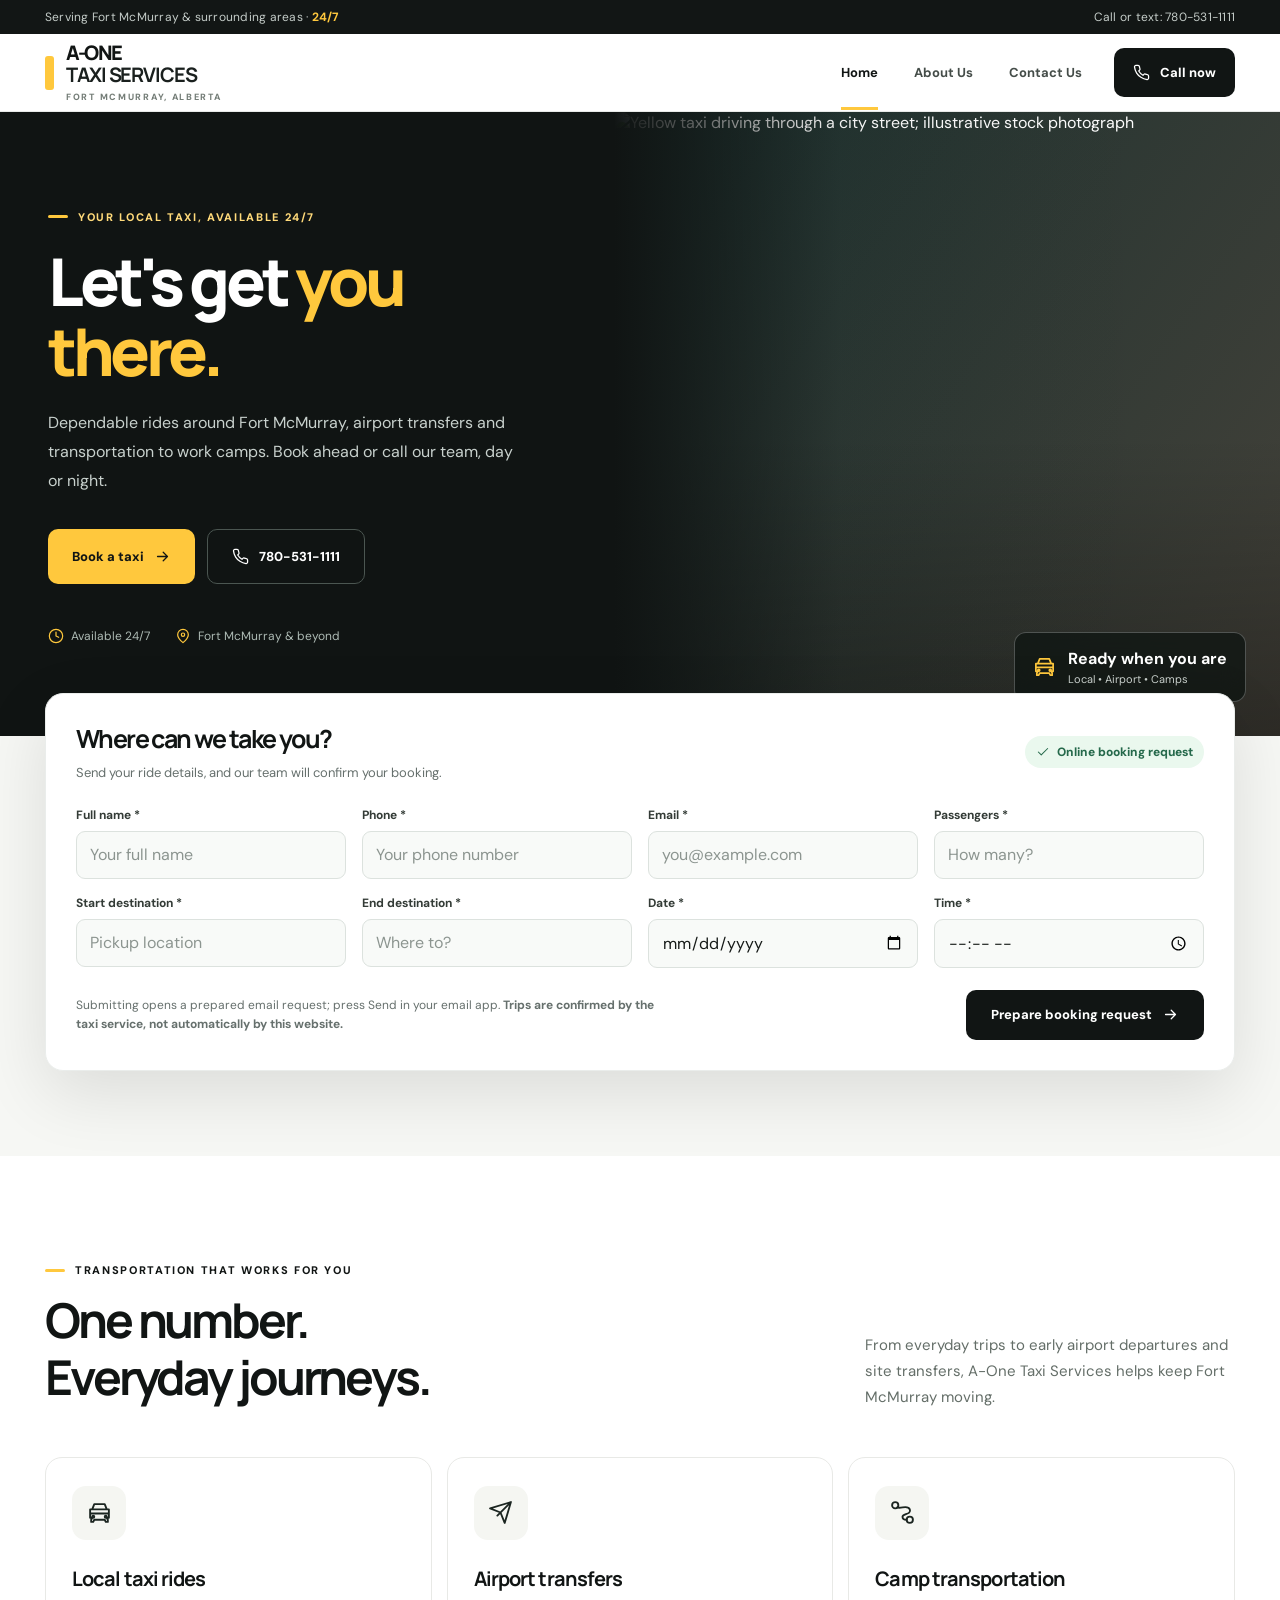
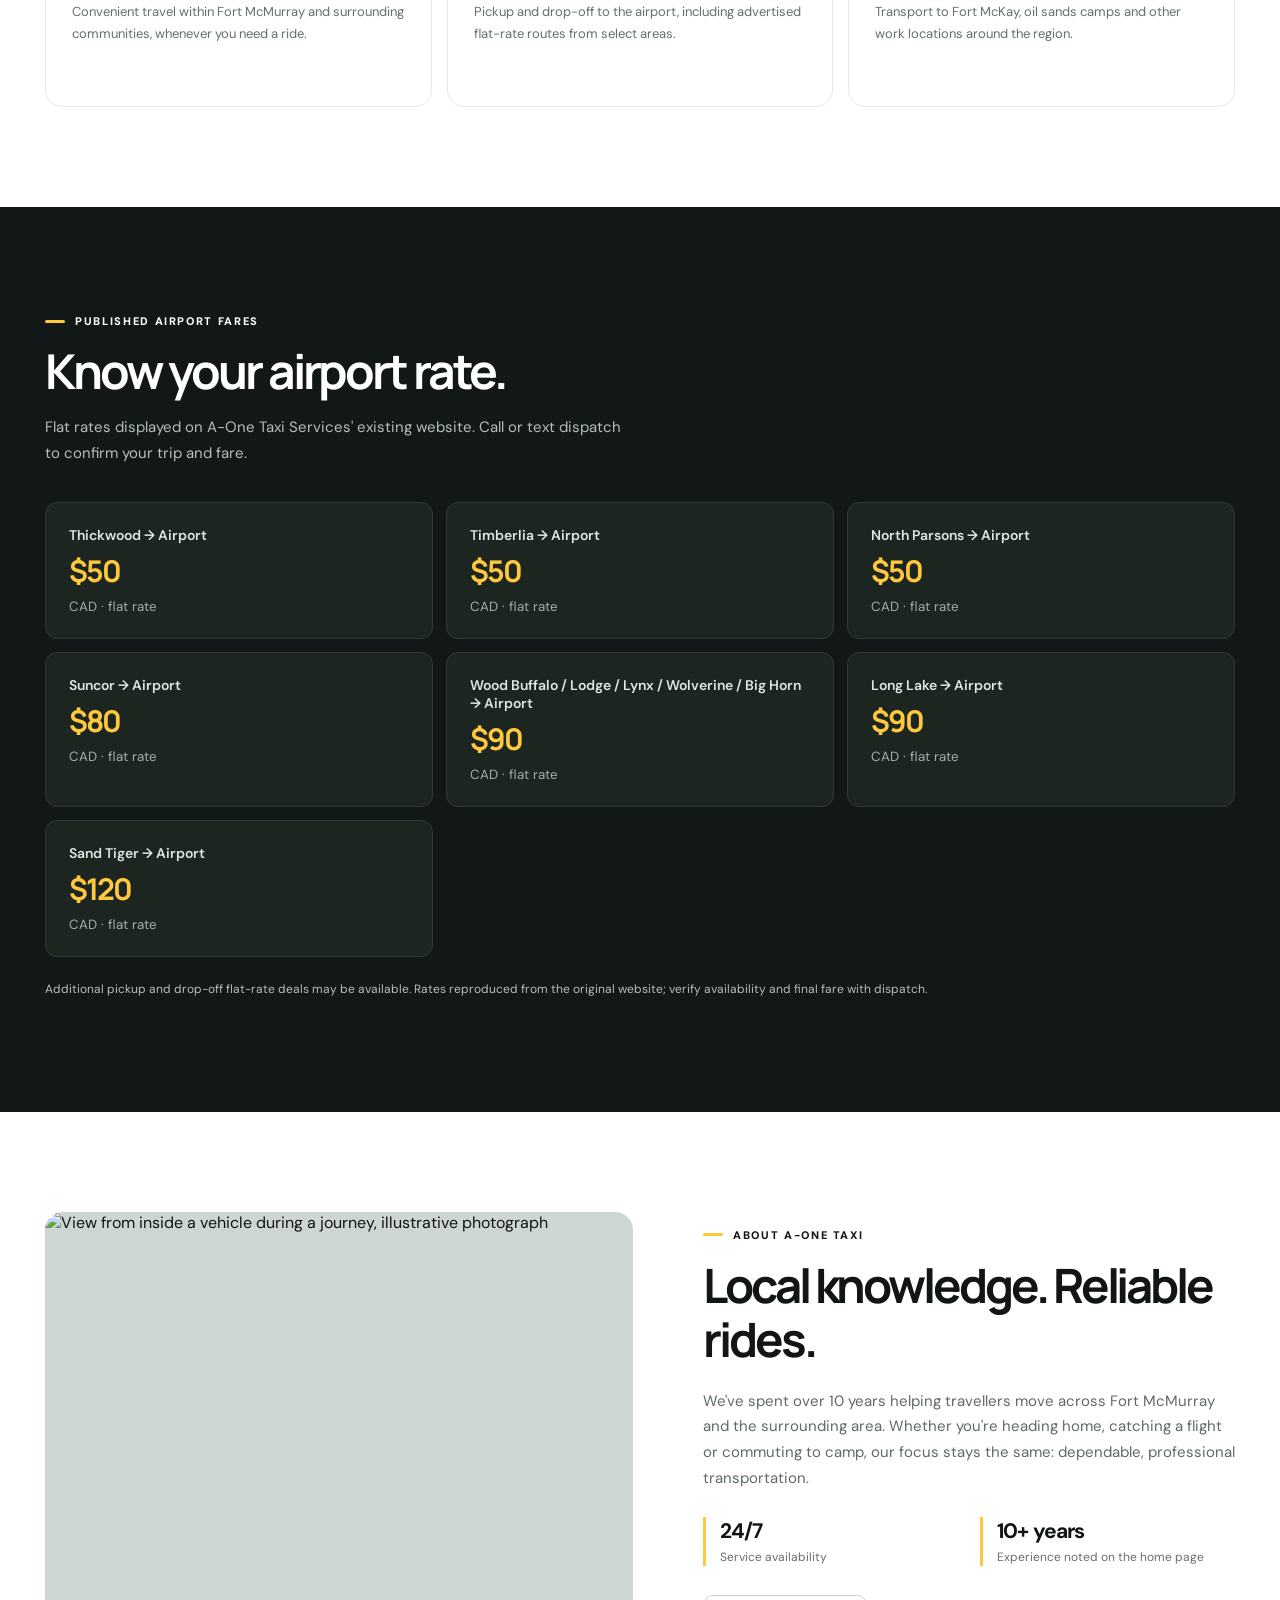
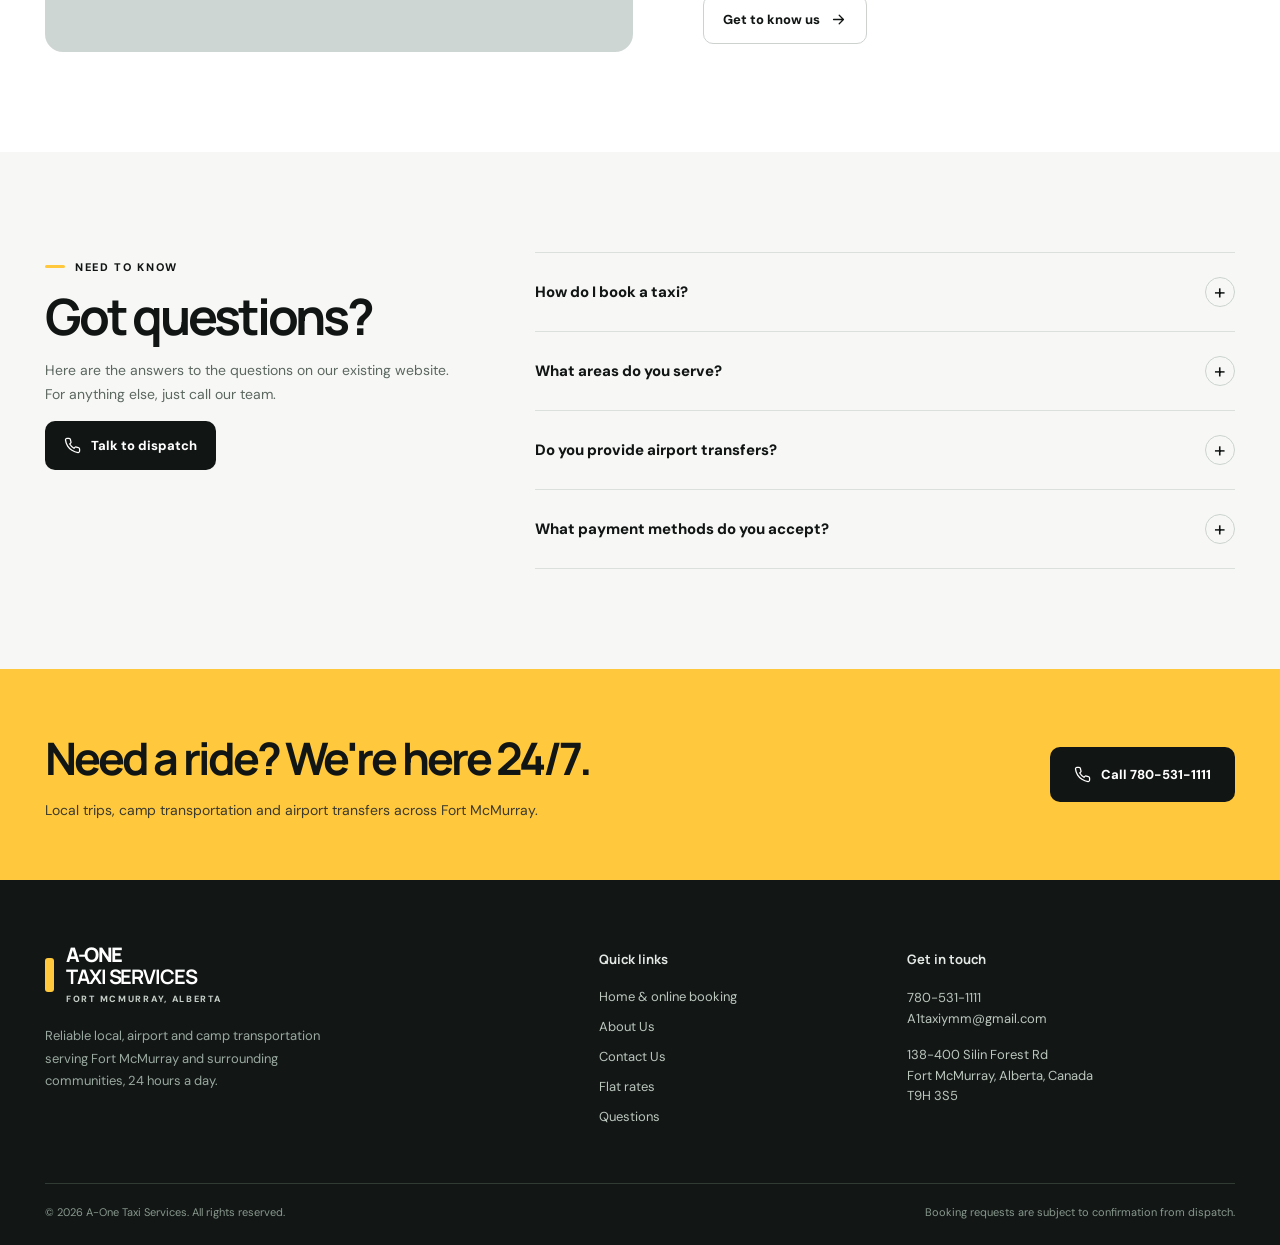
==== index.html @ a81688cd "Build modern A-One Taxi Services website" ====
<!doctype html><html lang="en-CA"><head><meta charset="utf-8"><meta name="viewport" content="width=device-width,initial-scale=1"><meta name="theme-color" content="#111514"><meta name="description" content="Book a taxi in Fort McMurray, Alberta. A-One Taxi Services offers 24/7 local rides, airport transfers and camp transportation. Call 780-531-1111."><meta name="robots" content="noindex,nofollow"><title>A-One Taxi Services | Fort McMurray Taxi &amp; Airport Transfers</title><link rel="canonical" href="https://aonetaxiservices.ca/"><link rel="preconnect" href="https://fonts.googleapis.com"><link rel="preconnect" href="https://fonts.gstatic.com" crossorigin><link rel="preconnect" href="https://images.unsplash.com"><link rel="stylesheet" href="/assets/app.css"><meta property="og:type" content="website"><meta property="og:site_name" content="A-One Taxi Services"><meta property="og:title" content="A-One Taxi Services | Fort McMurray Taxi &amp; Airport Transfers"><meta property="og:description" content="Book a taxi in Fort McMurray, Alberta. A-One Taxi Services offers 24/7 local rides, airport transfers and camp transportation. Call 780-531-1111."><meta property="og:url" content="https://aonetaxiservices.ca/"><meta property="og:image" content="https://images.unsplash.com/photo-1517243667550-44d5628894d0?w=1200&amp;h=630&amp;fit=crop"><meta name="twitter:card" content="summary_large_image"><meta name="twitter:image" content="https://images.unsplash.com/photo-1517243667550-44d5628894d0?w=1200&amp;h=630&amp;fit=crop"><script type="application/ld+json">{"@context":"https://schema.org","@type":"TaxiService","name":"A-One Taxi Services","url":"https://aonetaxiservices.ca/","telephone":"+1-780-531-1111","email":"A1taxiymm@gmail.com","address":{"@type":"PostalAddress","streetAddress":"138-400 Silin Forest Rd","addressLocality":"Fort McMurray","addressRegion":"Alberta","postalCode":"T9H 3S5","addressCountry":"CA"},"openingHours":"Mo-Su 00:00-23:59"}</script></head><body><div class="topbar"><div class="container topbar-inner"><span>Serving Fort McMurray &amp; surrounding areas · <strong>24/7</strong></span><a href="tel:+17805311111">Call or text: 780-531-1111</a></div></div>
<header class="main-header"><div class="container nav"><a class="brand" href="/" aria-label="A-One Taxi Services homepage"><span class="brand-marker" aria-hidden="true"></span><span><span class="brand-name">A-ONE <b>TAXI SERVICES</b></span><span class="brand-caption">Fort McMurray, Alberta</span></span></a><nav class="desktop-nav" aria-label="Main navigation"><a href="/" aria-current="page">Home</a><a href="/about/" >About Us</a><a href="/contact/" >Contact Us</a></nav><a class="header-cta" href="tel:+17805311111"><svg aria-hidden="true" viewBox="0 0 24 24" fill="none" stroke="currentColor" stroke-width="1.8" stroke-linecap="round" stroke-linejoin="round"><path d="M22 16.9v3a2 2 0 0 1-2.2 2 19.8 19.8 0 0 1-8.6-3.1 19.5 19.5 0 0 1-6-6 19.8 19.8 0 0 1-3.1-8.7A2 2 0 0 1 4.1 2h3a2 2 0 0 1 2 1.7c.12.96.35 1.9.68 2.8a2 2 0 0 1-.45 2.11L8.1 9.9a16 16 0 0 0 6 6l1.28-1.27a2 2 0 0 1 2.1-.45c.9.33 1.84.56 2.8.67a2 2 0 0 1 1.73 2.05Z" /></svg> Call now</a><button class="mobile-toggle" type="button" aria-label="Open menu" aria-expanded="false" aria-controls="mobile-menu" data-menu-toggle><svg aria-hidden="true" viewBox="0 0 24 24" fill="none" stroke="currentColor" stroke-width="1.8" stroke-linecap="round" stroke-linejoin="round"><path d="M4 7h16M4 12h16M4 17h16" /></svg></button></div></header>
<nav id="mobile-menu" class="mobile-panel" aria-label="Mobile navigation" data-menu-panel><a href="/" aria-current="page">Home</a><a href="/about/" >About Us</a><a href="/contact/" >Contact Us</a><a class="btn" href="tel:+17805311111"><svg aria-hidden="true" viewBox="0 0 24 24" fill="none" stroke="currentColor" stroke-width="1.8" stroke-linecap="round" stroke-linejoin="round"><path d="M22 16.9v3a2 2 0 0 1-2.2 2 19.8 19.8 0 0 1-8.6-3.1 19.5 19.5 0 0 1-6-6 19.8 19.8 0 0 1-3.1-8.7A2 2 0 0 1 4.1 2h3a2 2 0 0 1 2 1.7c.12.96.35 1.9.68 2.8a2 2 0 0 1-.45 2.11L8.1 9.9a16 16 0 0 0 6 6l1.28-1.27a2 2 0 0 1 2.1-.45c.9.33 1.84.56 2.8.67a2 2 0 0 1 1.73 2.05Z" /></svg> Call 780-531-1111</a></nav><main id="main-content"><section class="hero"><div class="hero-grid"><div class="hero-content"><div class="eyebrow">Your local taxi, available 24/7</div><h1>Let's get <em>you there.</em></h1><p class="hero-copy">Dependable rides around Fort McMurray, airport transfers and transportation to work camps. Book ahead or call our team, day or night.</p><div class="hero-actions"><a class="btn btn-yellow" href="#book-taxi">Book a taxi <svg aria-hidden="true" viewBox="0 0 24 24" fill="none" stroke="currentColor" stroke-width="1.8" stroke-linecap="round" stroke-linejoin="round"><path d="M5 12h14m-6-6 6 6-6 6" /></svg></a><a class="btn btn-outline" href="tel:+17805311111"><svg aria-hidden="true" viewBox="0 0 24 24" fill="none" stroke="currentColor" stroke-width="1.8" stroke-linecap="round" stroke-linejoin="round"><path d="M22 16.9v3a2 2 0 0 1-2.2 2 19.8 19.8 0 0 1-8.6-3.1 19.5 19.5 0 0 1-6-6 19.8 19.8 0 0 1-3.1-8.7A2 2 0 0 1 4.1 2h3a2 2 0 0 1 2 1.7c.12.96.35 1.9.68 2.8a2 2 0 0 1-.45 2.11L8.1 9.9a16 16 0 0 0 6 6l1.28-1.27a2 2 0 0 1 2.1-.45c.9.33 1.84.56 2.8.67a2 2 0 0 1 1.73 2.05Z" /></svg> 780-531-1111</a></div><div class="tiny-verified"><span><svg aria-hidden="true" viewBox="0 0 24 24" fill="none" stroke="currentColor" stroke-width="1.8" stroke-linecap="round" stroke-linejoin="round"><circle cx="12" cy="12" r="10" /><path d="M12 6v6l4 2" /></svg> Available 24/7</span><span><svg aria-hidden="true" viewBox="0 0 24 24" fill="none" stroke="currentColor" stroke-width="1.8" stroke-linecap="round" stroke-linejoin="round"><path d="M20 10c0 5-8 12-8 12S4 15 4 10a8 8 0 1 1 16 0Z" /><circle cx="12" cy="10" r="2.5" /></svg> Fort McMurray &amp; beyond</span></div></div><div class="hero-visual"><img src="https://images.unsplash.com/photo-1517243667550-44d5628894d0?auto=format&amp;fit=crop&amp;w=1600&amp;q=85" alt="Yellow taxi driving through a city street; illustrative stock photograph" loading="eager" fetchpriority="high"><div class="hero-stamp"><svg aria-hidden="true" viewBox="0 0 24 24" fill="none" stroke="currentColor" stroke-width="1.8" stroke-linecap="round" stroke-linejoin="round"><path d="m5 17-1 2v2h2l1-2h10l1 2h2v-2l-1-2M5 17H3V9h18v8h-2M5 9l2-5h10l2 5M3 13h18" /><circle cx="6" cy="16" r="1" /><circle cx="18" cy="16" r="1" /></svg> <span><strong>Ready when you are</strong><small>Local • Airport • Camps</small></span></div></div></div></section>
<section id="book-taxi" class="booking-section"><div class="container"><div class="booking-shell"><div class="booking-head"><div><h2>Where can we take you?</h2><p>Send your ride details, and our team will confirm your booking.</p></div><span class="booking-head-label"><svg aria-hidden="true" viewBox="0 0 24 24" fill="none" stroke="currentColor" stroke-width="1.8" stroke-linecap="round" stroke-linejoin="round"><path d="m4 12 5 5L20 6" /></svg> Online booking request</span></div><form class="booking-form" data-mail-form="booking" id="booking-form"><div class="field"><label for="full-name">Full name *</label><input id="full-name" name="full_name" autocomplete="name" placeholder="Your full name" required></div><div class="field"><label for="phone">Phone *</label><input id="phone" name="phone" type="tel" inputmode="tel" autocomplete="tel" placeholder="Your phone number" required></div><div class="field"><label for="email">Email *</label><input id="email" name="email" type="email" autocomplete="email" placeholder="you@example.com" required></div><div class="field"><label for="passengers">Passengers *</label><input id="passengers" name="passengers" type="number" min="1" max="30" inputmode="numeric" placeholder="How many?" required></div><div class="field"><label for="pickup">Start destination *</label><input id="pickup" name="start_destination" placeholder="Pickup location" required></div><div class="field"><label for="dropoff">End destination *</label><input id="dropoff" name="end_destination" placeholder="Where to?" required></div><div class="field"><label for="date">Date *</label><input id="date" name="date" type="date" required></div><div class="field"><label for="time">Time *</label><input id="time" name="time" type="time" required></div></form><div class="booking-actions"><p class="booking-note">Submitting opens a prepared email request; press Send in your email app. <strong>Trips are confirmed by the taxi service, not automatically by this website.</strong></p><button type="submit" form="booking-form" class="btn btn-ink booking-submit">Prepare booking request <svg aria-hidden="true" viewBox="0 0 24 24" fill="none" stroke="currentColor" stroke-width="1.8" stroke-linecap="round" stroke-linejoin="round"><path d="M5 12h14m-6-6 6 6-6 6" /></svg></button></div><div role="status" aria-live="polite" class="status" data-form-status></div></div></div></section>
<section class="block-padding" id="services"><div class="container"><div class="section-head two-col-head"><div><div class="eyebrow">Transportation that works for you</div><h2>One number.<br>Everyday journeys.</h2></div><p>From everyday trips to early airport departures and site transfers, A-One Taxi Services helps keep Fort McMurray moving.</p></div><div class="services-grid"><article class="service-card"><div class="icon-box"><svg aria-hidden="true" viewBox="0 0 24 24" fill="none" stroke="currentColor" stroke-width="1.8" stroke-linecap="round" stroke-linejoin="round"><path d="m5 17-1 2v2h2l1-2h10l1 2h2v-2l-1-2M5 17H3V9h18v8h-2M5 9l2-5h10l2 5M3 13h18" /><circle cx="6" cy="16" r="1" /><circle cx="18" cy="16" r="1" /></svg></div><h3>Local taxi rides</h3><p>Convenient travel within Fort McMurray and surrounding communities, whenever you need a ride.</p></article><article class="service-card"><div class="icon-box"><svg aria-hidden="true" viewBox="0 0 24 24" fill="none" stroke="currentColor" stroke-width="1.8" stroke-linecap="round" stroke-linejoin="round"><path d="M22 2 9 15m13-13-6 20-4-10-10-4Z" /></svg></div><h3>Airport transfers</h3><p>Pickup and drop-off to the airport, including advertised flat-rate routes from select areas.</p></article><article class="service-card"><div class="icon-box"><svg aria-hidden="true" viewBox="0 0 24 24" fill="none" stroke="currentColor" stroke-width="1.8" stroke-linecap="round" stroke-linejoin="round"><circle cx="5" cy="5" r="3" /><circle cx="19" cy="19" r="3" /><path d="M7 7c3 2 10-3 12 2s-7 4-7 7 3 3 4 3" /></svg></div><h3>Camp transportation</h3><p>Transport to Fort McKay, oil sands camps and other work locations around the region.</p></article></div></div></section>
<section class="block-padding rates-section" id="flat-rates"><div class="container"><div class="section-head"><div class="eyebrow">Published airport fares</div><h2>Know your airport rate.</h2><p>Flat rates displayed on A-One Taxi Services' existing website. Call or text dispatch to confirm your trip and fare.</p></div><div class="rates-grid"><div class="rate"><span>Thickwood → Airport</span><strong>$50</strong><small>CAD · flat rate</small></div><div class="rate"><span>Timberlia → Airport</span><strong>$50</strong><small>CAD · flat rate</small></div><div class="rate"><span>North Parsons → Airport</span><strong>$50</strong><small>CAD · flat rate</small></div><div class="rate"><span>Suncor → Airport</span><strong>$80</strong><small>CAD · flat rate</small></div><div class="rate"><span>Wood Buffalo / Lodge / Lynx / Wolverine / Big Horn → Airport</span><strong>$90</strong><small>CAD · flat rate</small></div><div class="rate"><span>Long Lake → Airport</span><strong>$90</strong><small>CAD · flat rate</small></div><div class="rate"><span>Sand Tiger → Airport</span><strong>$120</strong><small>CAD · flat rate</small></div></div><p class="rate-annotation">Additional pickup and drop-off flat-rate deals may be available. Rates reproduced from the original website; verify availability and final fare with dispatch.</p></div></section>
<section class="block-padding"><div class="container about-preview"><div class="about-image"><img src="https://images.unsplash.com/photo-1449965408869-eaa3f722e40d?auto=format&amp;fit=crop&amp;w=1300&amp;q=85" alt="View from inside a vehicle during a journey, illustrative photograph" loading="lazy"></div><div class="about-content"><div class="eyebrow">About A-One Taxi</div><h2>Local knowledge. Reliable rides.</h2><p>We've spent over 10 years helping travellers move across Fort McMurray and the surrounding area. Whether you're heading home, catching a flight or commuting to camp, our focus stays the same: dependable, professional transportation.</p><div class="facts"><div class="fact"><strong>24/7</strong><span>Service availability</span></div><div class="fact"><strong>10+ years</strong><span>Experience noted on the home page</span></div></div><a class="btn btn-outline" href="/about/">Get to know us <svg aria-hidden="true" viewBox="0 0 24 24" fill="none" stroke="currentColor" stroke-width="1.8" stroke-linecap="round" stroke-linejoin="round"><path d="M5 12h14m-6-6 6 6-6 6" /></svg></a></div></div></section>
<section class="block-padding faq-section" id="questions"><div class="container faq-layout"><div><div class="eyebrow">Need to know</div><h2>Got questions?</h2><p class="contact-description">Here are the answers to the questions on our existing website. For anything else, just call our team.</p><a class="btn btn-ink" href="tel:+17805311111"><svg aria-hidden="true" viewBox="0 0 24 24" fill="none" stroke="currentColor" stroke-width="1.8" stroke-linecap="round" stroke-linejoin="round"><path d="M22 16.9v3a2 2 0 0 1-2.2 2 19.8 19.8 0 0 1-8.6-3.1 19.5 19.5 0 0 1-6-6 19.8 19.8 0 0 1-3.1-8.7A2 2 0 0 1 4.1 2h3a2 2 0 0 1 2 1.7c.12.96.35 1.9.68 2.8a2 2 0 0 1-.45 2.11L8.1 9.9a16 16 0 0 0 6 6l1.28-1.27a2 2 0 0 1 2.1-.45c.9.33 1.84.56 2.8.67a2 2 0 0 1 1.73 2.05Z" /></svg> Talk to dispatch</a></div><div class="faq-list"><details><summary>How do I book a taxi?</summary><p>You can request a ride through the website, by phone call or by text message. Dispatch will confirm your pickup location and time.</p></details><details><summary>What areas do you serve?</summary><p>Fort McMurray, Fort McKay, camps, the airport, Anzac, Janvier and surrounding areas.</p></details><details><summary>Do you provide airport transfers?</summary><p>Yes. A-One Taxi Services provides airport transfers with pickup and drop-off service.</p></details><details><summary>What payment methods do you accept?</summary><p>Cash, credit cards and debit cards.</p></details></div></div></section></main><section class="cta-banner"><div class="container cta-content"><div><h2>Need a ride? We're here 24/7.</h2><p>Local trips, camp transportation and airport transfers across Fort McMurray.</p></div><a class="btn btn-ink" href="tel:+17805311111"><svg aria-hidden="true" viewBox="0 0 24 24" fill="none" stroke="currentColor" stroke-width="1.8" stroke-linecap="round" stroke-linejoin="round"><path d="M22 16.9v3a2 2 0 0 1-2.2 2 19.8 19.8 0 0 1-8.6-3.1 19.5 19.5 0 0 1-6-6 19.8 19.8 0 0 1-3.1-8.7A2 2 0 0 1 4.1 2h3a2 2 0 0 1 2 1.7c.12.96.35 1.9.68 2.8a2 2 0 0 1-.45 2.11L8.1 9.9a16 16 0 0 0 6 6l1.28-1.27a2 2 0 0 1 2.1-.45c.9.33 1.84.56 2.8.67a2 2 0 0 1 1.73 2.05Z" /></svg> Call 780-531-1111</a></div></section>
<footer class="footer"><div class="container"><div class="footer-grid"><div><a class="brand" href="/"><span class="brand-marker" aria-hidden="true"></span><span><span class="brand-name">A-ONE <b>TAXI SERVICES</b></span><span class="brand-caption">Fort McMurray, Alberta</span></span></a><p class="footer-about">Reliable local, airport and camp transportation serving Fort McMurray and surrounding communities, 24 hours a day.</p></div><div><h3>Quick links</h3><ul><li><a href="/">Home &amp; online booking</a></li><li><a href="/about/">About Us</a></li><li><a href="/contact/">Contact Us</a></li><li><a href="/#flat-rates">Flat rates</a></li><li><a href="/#questions">Questions</a></li></ul></div><div class="footer-contact"><h3>Get in touch</h3><p><a href="tel:+17805311111">780-531-1111</a><br><a href="mailto:A1taxiymm@gmail.com">A1taxiymm@gmail.com</a></p><p>138-400 Silin Forest Rd<br>Fort McMurray, Alberta, Canada<br>T9H 3S5</p></div></div><div class="footer-bottom"><span>© 2026 A-One Taxi Services. All rights reserved.</span><span>Booking requests are subject to confirmation from dispatch.</span></div></div></footer>
<a class="sticky-mobile-call" href="tel:+17805311111"><svg aria-hidden="true" viewBox="0 0 24 24" fill="none" stroke="currentColor" stroke-width="1.8" stroke-linecap="round" stroke-linejoin="round"><path d="M22 16.9v3a2 2 0 0 1-2.2 2 19.8 19.8 0 0 1-8.6-3.1 19.5 19.5 0 0 1-6-6 19.8 19.8 0 0 1-3.1-8.7A2 2 0 0 1 4.1 2h3a2 2 0 0 1 2 1.7c.12.96.35 1.9.68 2.8a2 2 0 0 1-.45 2.11L8.1 9.9a16 16 0 0 0 6 6l1.28-1.27a2 2 0 0 1 2.1-.45c.9.33 1.84.56 2.8.67a2 2 0 0 1 1.73 2.05Z" /></svg> Call A-One Taxi — 780-531-1111</a><script src="/assets/app.js" defer></script></body></html>
---- assets/app.css ----
@import url('https://fonts.googleapis.com/css2?family=DM+Sans:wght@400;500;600;700;800&family=Manrope:wght@400;500;600;700;800&display=swap');
:root{--ink:#111514;--paper:#faf9f6;--white:#fff;--yellow:#ffc83d;--amber:#f5b526;--muted:#66706d;--line:#e8e9e6;--smoke:#f0f1ed;--shadow:0 22px 68px rgba(0,0,0,.11);font-synthesis:none}
*,*::before,*::after{box-sizing:border-box}html{scroll-behavior:smooth;scroll-padding-top:92px}body{margin:0;background:var(--white);color:var(--ink);font-family:'DM Sans',Arial,sans-serif;-webkit-font-smoothing:antialiased}body.menu-open{overflow:hidden}img{display:block;max-width:100%}button,input,select,textarea{font:inherit}button,a{-webkit-tap-highlight-color:transparent}button{cursor:pointer}a{color:inherit;text-decoration:none}a:focus-visible,button:focus-visible,input:focus-visible,select:focus-visible,textarea:focus-visible,summary:focus-visible{outline:3px solid #c18c00;outline-offset:3px}input,textarea,select{font-size:16px}svg{display:inline-block;vertical-align:middle}.container{width:min(1190px,calc(100% - 64px));margin-inline:auto}.visually-hidden{position:absolute;width:1px;height:1px;margin:-1px;overflow:hidden;clip:rect(0,0,0,0);white-space:nowrap;border:0}.topbar{background:#121615;color:#c4ccc8;font-size:12px;letter-spacing:.02em}.topbar-inner{min-height:34px;display:flex;align-items:center;justify-content:space-between;gap:14px}.topbar strong{color:var(--yellow);font-weight:700}.topbar a:hover{color:var(--white)}.main-header{z-index:99;position:sticky;top:0;background:rgba(255,255,255,.98);border-bottom:1px solid #e8eae8}.nav{height:77px;display:flex;align-items:center;gap:32px;justify-content:space-between}.brand{display:flex;align-items:center;min-width:0;gap:12px;color:var(--ink);white-space:nowrap}.brand-name{font-family:Manrope,sans-serif;font-size:20px;font-weight:800;letter-spacing:-.07em;line-height:1}.brand-name b{display:block;color:#1a201e;letter-spacing:-.055em}.brand-caption{font-size:9px;font-weight:800;text-transform:uppercase;letter-spacing:.19em;color:#747d77;margin-top:6px;display:block}.brand-marker{width:9px;height:34px;border-radius:3px;background:var(--yellow);flex-shrink:0}.desktop-nav{display:flex;align-items:center;gap:36px;margin-left:auto}.desktop-nav a{font-weight:700;font-size:13px;color:#454d49;transition:color .2s}.desktop-nav a[aria-current='page'],.desktop-nav a:hover{color:#111514}.desktop-nav a[aria-current='page']{position:relative}.desktop-nav a[aria-current='page']::after{content:'';position:absolute;bottom:-29px;left:0;right:0;height:3px;background:var(--yellow)}.header-cta,.btn{display:inline-flex;align-items:center;justify-content:center;gap:10px;border:none;font-weight:800;font-size:13px;min-height:49px;padding:0 19px;border-radius:10px;transition:transform .18s,background .18s}.header-cta:hover,.btn:hover{transform:translateY(-1px)}.header-cta,.btn-ink{background:var(--ink);color:#fff}.header-cta:hover,.btn-ink:hover{background:#323a36}.btn-yellow{background:var(--yellow);color:var(--ink)}.btn-yellow:hover{background:#f9d664}.btn-outline{border:1px solid #cdd2ce;background:#fff;color:var(--ink)}.btn-outline:hover{background:#f2f3f1}.btn svg,.header-cta svg{width:17px;height:17px}.mobile-toggle{display:none;border:1px solid var(--line);background:#fff;width:45px;height:45px;border-radius:10px;align-items:center;justify-content:center}.mobile-panel{display:none}.eyebrow{display:inline-flex;align-items:center;gap:10px;text-transform:uppercase;font-weight:800;font-size:11px;letter-spacing:.15em}.eyebrow::before{content:'';display:inline-block;width:20px;height:3px;border-radius:10px;background:var(--yellow)}h1,h2,h3,p{margin-top:0}h1,h2,h3{font-family:Manrope,'DM Sans',sans-serif;letter-spacing:-.065em}p{line-height:1.72}.hero{background:#101413;color:white;position:relative;overflow:hidden}.hero-grid{width:min(1400px,100%);margin:auto;display:grid;grid-template-columns:48% 52%;min-height:580px}.hero-content{padding:90px 7% 92px max(48px,calc((100vw - 1190px)/2));position:relative;z-index:2}.hero .eyebrow{color:#ffda7a}.hero h1{font-size:clamp(48px,5.15vw,79px);line-height:1.075;font-weight:800;max-width:670px;margin:22px 0 22px}.hero h1 em{font-style:normal;color:var(--yellow)}.hero-copy{max-width:480px;color:#c8d1cd;font-size:16px;line-height:1.8}.hero-actions{display:flex;gap:12px;align-items:center;flex-wrap:wrap;margin-top:33px}.hero-actions .btn{min-height:55px;padding:0 24px}.hero .btn-outline{border:1px solid #4b5651;background:transparent;color:white}.hero .btn-outline:hover{background:#303735}.hero-visual{position:relative;min-height:540px;isolation:isolate;background:linear-gradient(125deg,#1a302e,#45423a)}.hero-visual img{width:100%;height:100%;object-fit:cover;position:absolute;inset:0;filter:contrast(1.03) saturate(.9)}.hero-visual::after{content:'';position:absolute;inset:0;background:linear-gradient(90deg,#101413 0%,rgba(16,20,19,.05) 34%,transparent 85%),linear-gradient(0deg,rgba(0,0,0,.35),transparent 48%);z-index:1}.hero-stamp{position:absolute;bottom:34px;right:34px;z-index:2;padding:15px 18px;border:1px solid rgba(255,255,255,.25);color:#fff;background:rgba(11,18,16,.68);backdrop-filter:blur(12px);border-radius:12px;display:flex;gap:12px;align-items:center}.hero-stamp svg{color:var(--yellow);width:23px;height:23px}.hero-stamp small{display:block;color:#cbd2ce;margin-top:3px;font-size:11px}.tiny-verified{display:flex;gap:25px;flex-wrap:wrap;margin-top:44px;color:#adbab4;font-size:12px}.tiny-verified span{display:flex;align-items:center;gap:7px}.tiny-verified svg{width:16px;height:16px;color:var(--yellow)}.booking-section{background:#f6f7f4;padding:0 0 85px}.booking-shell{position:relative;transform:translateY(-43px);margin-bottom:-43px;background:#fff;border:1px solid #eaedeb;border-radius:18px;box-shadow:var(--shadow);padding:27px 30px 30px}.booking-head{display:flex;align-items:center;justify-content:space-between;gap:20px;margin-bottom:23px}.booking-head h2{font-size:25px;margin:0 0 6px}.booking-head p{font-size:13px;color:var(--muted);margin:0}.booking-head-label{display:flex;gap:7px;align-items:center;font-size:12px;font-weight:800;color:#25694b;background:#eaf8ee;padding:8px 11px;border-radius:100px;white-space:nowrap}.booking-head-label svg{width:14px;height:14px}.booking-form{display:grid;grid-template-columns:repeat(4,minmax(0,1fr));gap:16px}.field{display:flex;flex-direction:column;gap:8px;min-width:0}.field label{font-weight:700;font-size:12px;color:#333b36}.field input,.field select,.field textarea{width:100%;min-width:0;min-height:48px;outline:none;background:#f8faf8;border:1px solid #dce2de;border-radius:9px;padding:12px 13px;color:#161a18;transition:border-color .2s,box-shadow .2s}.field textarea{resize:vertical;min-height:155px}.field input:focus,.field select:focus,.field textarea:focus{border-color:#d4aa24;box-shadow:0 0 0 3px rgba(255,200,61,.18)}.field input::placeholder,.field textarea::placeholder{color:#8c9590}.booking-actions{display:flex;align-items:center;justify-content:space-between;gap:16px;margin-top:22px}.booking-note{margin:0;color:var(--muted);font-size:12px;line-height:1.6;max-width:600px}.booking-submit{min-height:50px;padding-inline:25px;white-space:nowrap}.status{display:none;border-radius:8px;padding:12px;margin-top:16px;font-size:13px;line-height:1.6}.status.show{display:block}.status.error{background:#fff3ef;color:#8d2926}.status.success{background:#eaf8ee;color:#146037}.block-padding{padding:100px 0}.section-head{margin-bottom:36px}.section-head h2{font-size:clamp(31px,3.8vw,48px);line-height:1.18;margin:15px 0}.section-head p{max-width:590px;color:#646e68;font-size:15px}.two-col-head{display:flex;justify-content:space-between;gap:30px;align-items:end}.two-col-head p{max-width:370px;margin-bottom:10px}.services-grid{display:grid;grid-template-columns:repeat(3,minmax(0,1fr));gap:15px}.service-card{border-radius:17px;border:1px solid var(--line);background:#fff;padding:28px 26px 29px;min-height:250px;transition:transform .2s,box-shadow .2s}.service-card:hover{transform:translateY(-3px);box-shadow:0 16px 28px rgba(0,0,0,.06)}.icon-box{width:54px;height:54px;background:#f5f6f2;border-radius:14px;display:flex;align-items:center;justify-content:center;margin-bottom:25px}.icon-box svg{width:25px;height:25px;color:#1b2521}.service-card h3{font-size:20px;letter-spacing:-.045em;margin-bottom:9px}.service-card p{font-size:13px;color:#65706a;margin:0}.rates-section{background:#121817;color:#fff}.rates-section .section-head p{color:#b4c0b9}.rates-grid{display:grid;grid-template-columns:repeat(3,minmax(0,1fr));gap:13px}.rate{background:#1d2521;border:1px solid #303a34;border-radius:12px;padding:23px;display:flex;flex-direction:column;gap:12px;min-height:125px}.rate strong{font-size:30px;line-height:1;font-family:Manrope,sans-serif;letter-spacing:-.065em;color:var(--yellow)}.rate span{font-size:14px;color:#e0e7e2;font-weight:600}.rate small{color:#a2afa6}.rate-annotation{color:#b4c0b9;font-size:12px;margin-top:22px}.about-preview{display:grid;grid-template-columns:1.05fr .95fr;gap:70px;align-items:center}.about-image{height:440px;border-radius:18px;overflow:hidden;background:#ced6d4;position:relative}.about-image img{width:100%;height:100%;object-fit:cover}.about-content h2{font-size:clamp(32px,3.7vw,49px);line-height:1.15;margin:16px 0 22px}.about-content p{color:#5f6b63;font-size:15px}.about-content .btn{margin-top:13px}.facts{display:grid;grid-template-columns:repeat(2,1fr);gap:22px;margin:25px 0 16px}.fact{padding-left:14px;border-left:3px solid var(--yellow)}.fact strong{display:block;font-size:21px;letter-spacing:-.04em}.fact span{font-size:12px;color:var(--muted)}.faq-section{background:#f7f8f6}.faq-layout{display:grid;grid-template-columns:.75fr 1.25fr;gap:70px}.faq-layout h2{font-size:clamp(32px,4vw,50px);line-height:1.15;margin:14px 0}.faq-list details{border-bottom:1px solid #dbe0dc}.faq-list details:first-child{border-top:1px solid #dbe0dc}.faq-list summary{cursor:pointer;list-style:none;display:flex;align-items:center;justify-content:space-between;gap:15px;padding:24px 0;font-weight:800;font-size:15px}.faq-list summary::-webkit-details-marker{display:none}.faq-list summary::after{content:'+';display:grid;place-items:center;width:30px;height:30px;border:1px solid #cbd3ce;border-radius:50%;font-size:21px;font-weight:400;flex-shrink:0}.faq-list details[open] summary::after{content:'−';background:var(--yellow);border-color:var(--yellow)}.faq-list details p{margin:-5px 0 23px;color:#5e6a63;font-size:14px;max-width:560px}.cta-banner{background:var(--yellow);padding:58px 0}.cta-content{display:flex;justify-content:space-between;gap:20px;align-items:center}.cta-content h2{font-size:clamp(29px,3.5vw,45px);margin:0 0 10px}.cta-content p{color:#3b3a2d;font-size:14px;margin:0}.cta-content .btn{white-space:nowrap;min-height:55px;padding:0 24px}.footer{background:#121716;color:#e4e9e5;padding:65px 0 26px}.footer-grid{display:grid;grid-template-columns:1.5fr .75fr 1fr;gap:62px}.footer .brand{color:#fff}.footer .brand-name b{color:#fff}.footer .brand-caption{color:#c5cec7}.footer-about{font-size:13px;color:#9aa9a0;max-width:305px;margin-top:20px}.footer h3{font-size:13px;letter-spacing:0;margin:5px 0 20px}.footer ul{margin:0;padding:0;list-style:none;display:grid;gap:13px}.footer li,.footer li a{font-size:13px;color:#bbc6bd}.footer li a:hover{color:#fff}.footer-contact p{font-size:13px;color:#bbc6bd;line-height:1.6;margin:0 0 15px}.footer-bottom{margin-top:58px;padding-top:21px;border-top:1px solid #303b34;display:flex;justify-content:space-between;gap:25px;font-size:11px;color:#88988d}.inner-hero{background:#f6f7f4;padding:90px 0 78px;position:relative;overflow:hidden}.inner-hero .eyebrow{color:#5f6a61}.inner-hero h1{font-size:clamp(45px,5.5vw,74px);line-height:1.05;margin:22px 0;max-width:830px}.inner-hero p{max-width:645px;color:#59645d;font-size:16px}.inner-hero::after{content:'';position:absolute;width:260px;height:260px;border:45px solid var(--yellow);border-radius:50%;opacity:.16;right:-100px;top:-120px}.values{display:grid;grid-template-columns:repeat(2,1fr);gap:15px;margin-top:36px}.value{padding:22px;background:#fff;border:1px solid var(--line);border-radius:12px}.value svg{width:22px;height:22px;color:#a77c00;margin-bottom:14px}.value h3{font-size:16px;margin:0 0 8px}.value p{font-size:13px;margin:0;color:#65706a}.contact-layout{display:grid;grid-template-columns:.82fr 1.18fr;gap:80px}.contact-panel{background:#f5f6f3;border-radius:18px;padding:35px}.contact-panel h2{font-size:26px}.contact-method{display:flex;gap:14px;align-items:flex-start;padding:20px 0;border-bottom:1px solid #dce2dc}.contact-method:last-child{border-bottom:0}.contact-method svg{width:19px;height:19px;flex-shrink:0;margin-top:3px}.contact-method b{display:block;font-size:13px;margin-bottom:6px}.contact-method a,.contact-method span{display:block;font-size:14px;color:#5c6961;overflow-wrap:anywhere}.contact-form{display:grid;grid-template-columns:repeat(2,1fr);gap:16px}.contact-form .full{grid-column:1/-1}.contact-form .btn{justify-self:start}.contact-description{color:#5c6760;font-size:14px;line-height:1.7;max-width:700px}.sticky-mobile-call{display:none}@media(min-width:1500px){.hero-content{padding-left:max(48px,calc((1400px - 1190px)/2))}}@media(max-width:1100px){.desktop-nav{gap:22px}.nav{gap:15px}.about-preview{gap:40px}.hero-content{padding:80px 6% 85px 5%}.hero h1{font-size:58px}.contact-layout{gap:40px}}@media(max-width:820px){.container{width:min(100% - 40px,680px)}.desktop-nav,.header-cta{display:none}.mobile-toggle{display:flex;margin-left:auto}.nav{height:72px}.mobile-panel{display:block;position:fixed;top:106px;left:0;right:0;z-index:90;background:#fff;padding:20px 25px 30px;box-shadow:0 20px 34px rgba(0,0,0,.13);transform:translateY(-130%);opacity:0;pointer-events:none;transition:transform .25s,opacity .25s}.mobile-panel.open{transform:translateY(0);opacity:1;pointer-events:auto}.mobile-panel a{display:block;padding:14px 4px;font-size:18px;font-weight:800;border-bottom:1px solid #eff0ef}.mobile-panel .btn{margin-top:15px;background:var(--yellow);text-align:center;border:0}.hero-grid{grid-template-columns:1fr}.hero-content{padding:75px 30px 40px}.hero h1{font-size:clamp(42px,7vw,68px);max-width:700px}.hero-visual{height:350px;min-height:350px}.hero-visual::after{background:linear-gradient(0deg,rgba(0,0,0,.45),transparent 60%)}.hero-stamp{bottom:20px;right:20px}.tiny-verified{margin-top:25px}.booking-form{grid-template-columns:repeat(2,minmax(0,1fr))}.services-grid{grid-template-columns:repeat(2,minmax(0,1fr))}.rates-grid{grid-template-columns:repeat(2,1fr)}.about-preview,.faq-layout,.contact-layout{grid-template-columns:1fr;gap:35px}.about-image{height:365px}.footer-grid{grid-template-columns:1fr 1fr;gap:30px}.footer-grid>*:first-child{grid-column:1/-1}.two-col-head{align-items:start;display:block}.block-padding{padding:75px 0}}@media(max-width:540px){.container{width:calc(100% - 32px)}.topbar-inner{min-height:30px}.topbar{font-size:10px}.topbar-inner>span:first-child{max-width:180px;white-space:nowrap;overflow:hidden;text-overflow:ellipsis}.brand-name{font-size:18px}.brand-caption{font-size:8px}.hero-content{padding:57px 20px 35px}.hero h1{font-size:clamp(42px,11.2vw,55px);margin:19px 0}.hero-copy{font-size:14px}.hero-actions .btn{flex:1;min-width:135px;padding-inline:12px}.hero-visual{height:290px;min-height:290px}.hero-stamp{bottom:16px;left:16px;right:auto}.tiny-verified{gap:14px}.booking-shell{padding:21px 16px 20px;border-radius:14px;transform:translateY(-25px);margin-bottom:-25px}.booking-head{align-items:flex-start}.booking-head-label{display:none}.booking-head h2{font-size:23px}.booking-form{grid-template-columns:1fr;gap:13px}.booking-actions{align-items:stretch;flex-direction:column-reverse}.booking-submit{width:100%}.booking-section{padding-bottom:60px}.services-grid,.rates-grid,.footer-grid,.values,.contact-form{grid-template-columns:1fr}.services-grid{gap:11px}.service-card{min-height:auto;padding:24px}.icon-box{margin-bottom:18px}.rates-grid{gap:10px}.rate{min-height:100px}.section-head h2{font-size:34px}.cta-content{display:block}.cta-content .btn{margin-top:22px}.about-image{height:300px}.facts{gap:12px}.footer{padding:58px 0 25px}.footer-grid>*:first-child{grid-column:auto}.footer-bottom{display:block;line-height:1.9}.inner-hero{padding:65px 0 60px}.inner-hero h1{font-size:46px}.contact-panel{padding:24px}.contact-form .full{grid-column:1}.sticky-mobile-call{display:flex;position:fixed;bottom:14px;left:16px;right:16px;z-index:80;min-height:53px;border-radius:12px;background:var(--yellow);box-shadow:0 5px 28px rgba(0,0,0,.2);align-items:center;justify-content:center;gap:12px;font-size:14px;font-weight:900}.sticky-mobile-call svg{width:18px;height:18px}body{padding-bottom:57px}}
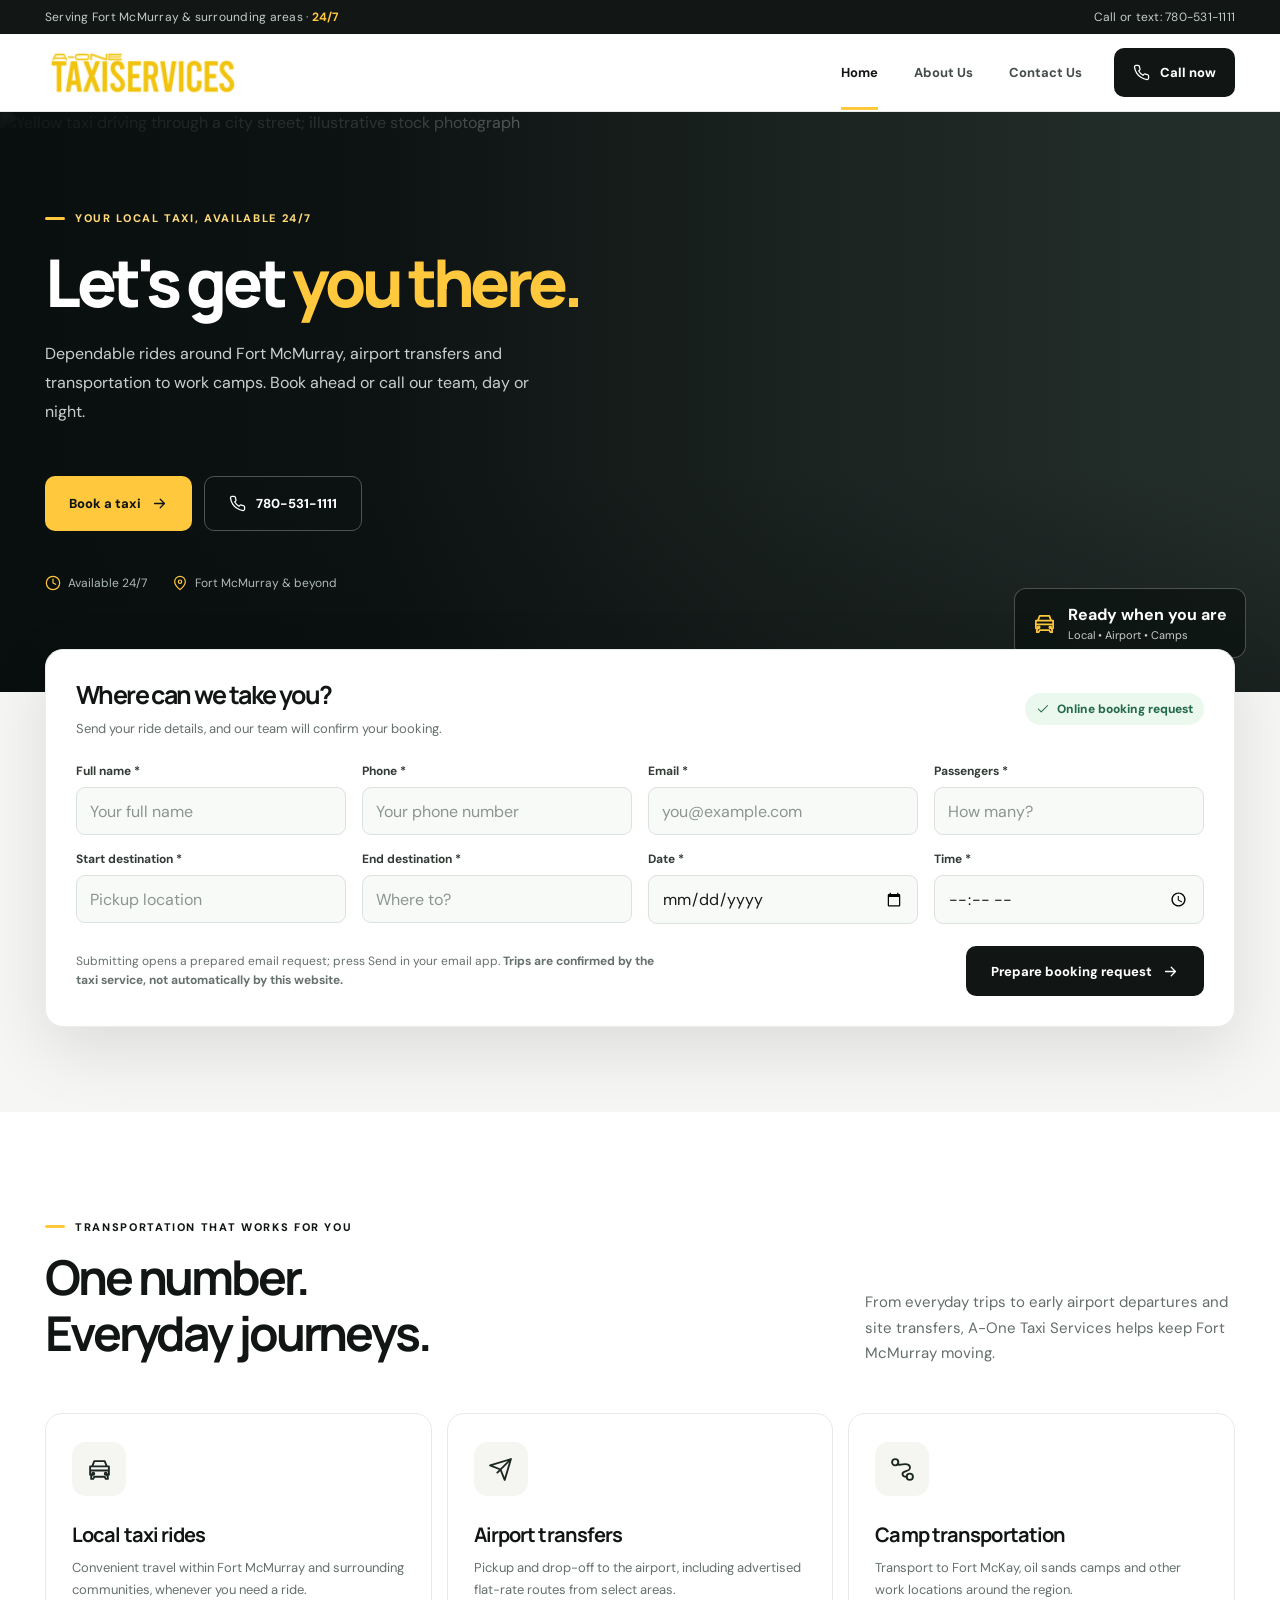
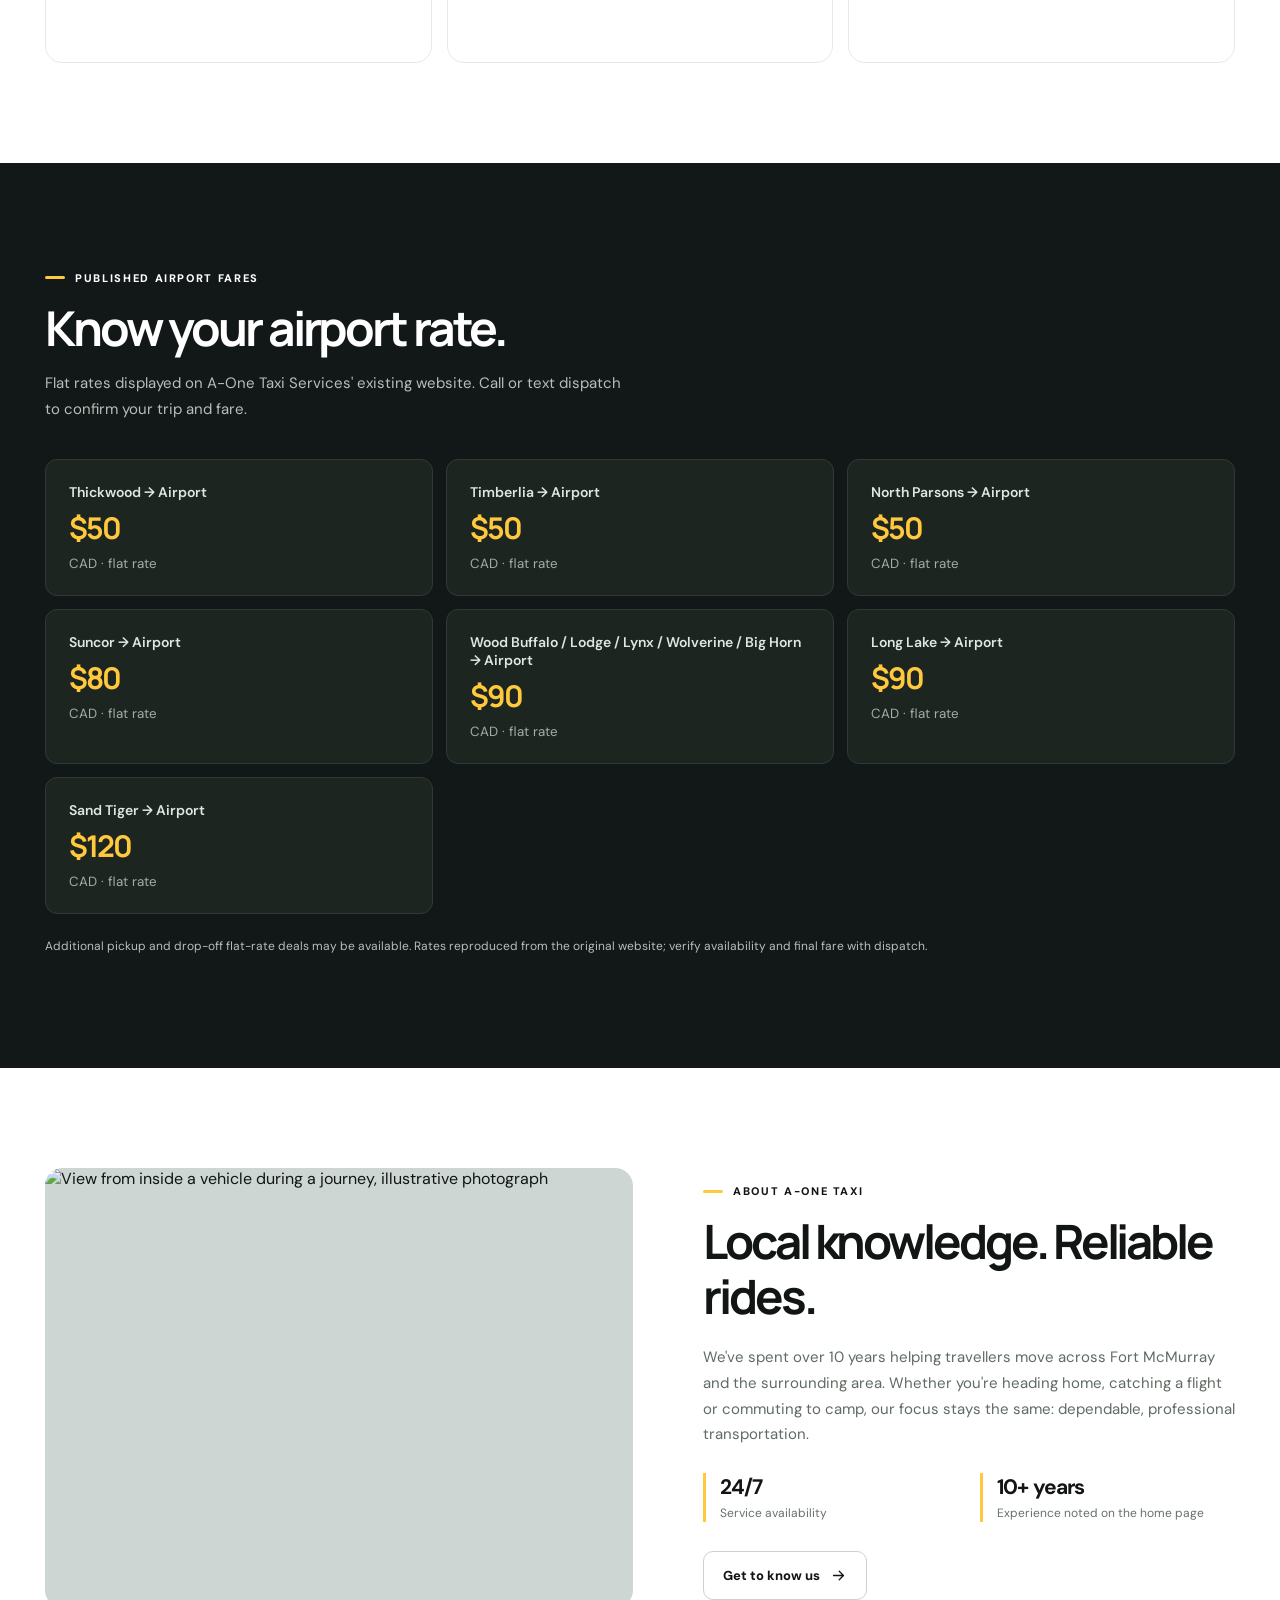
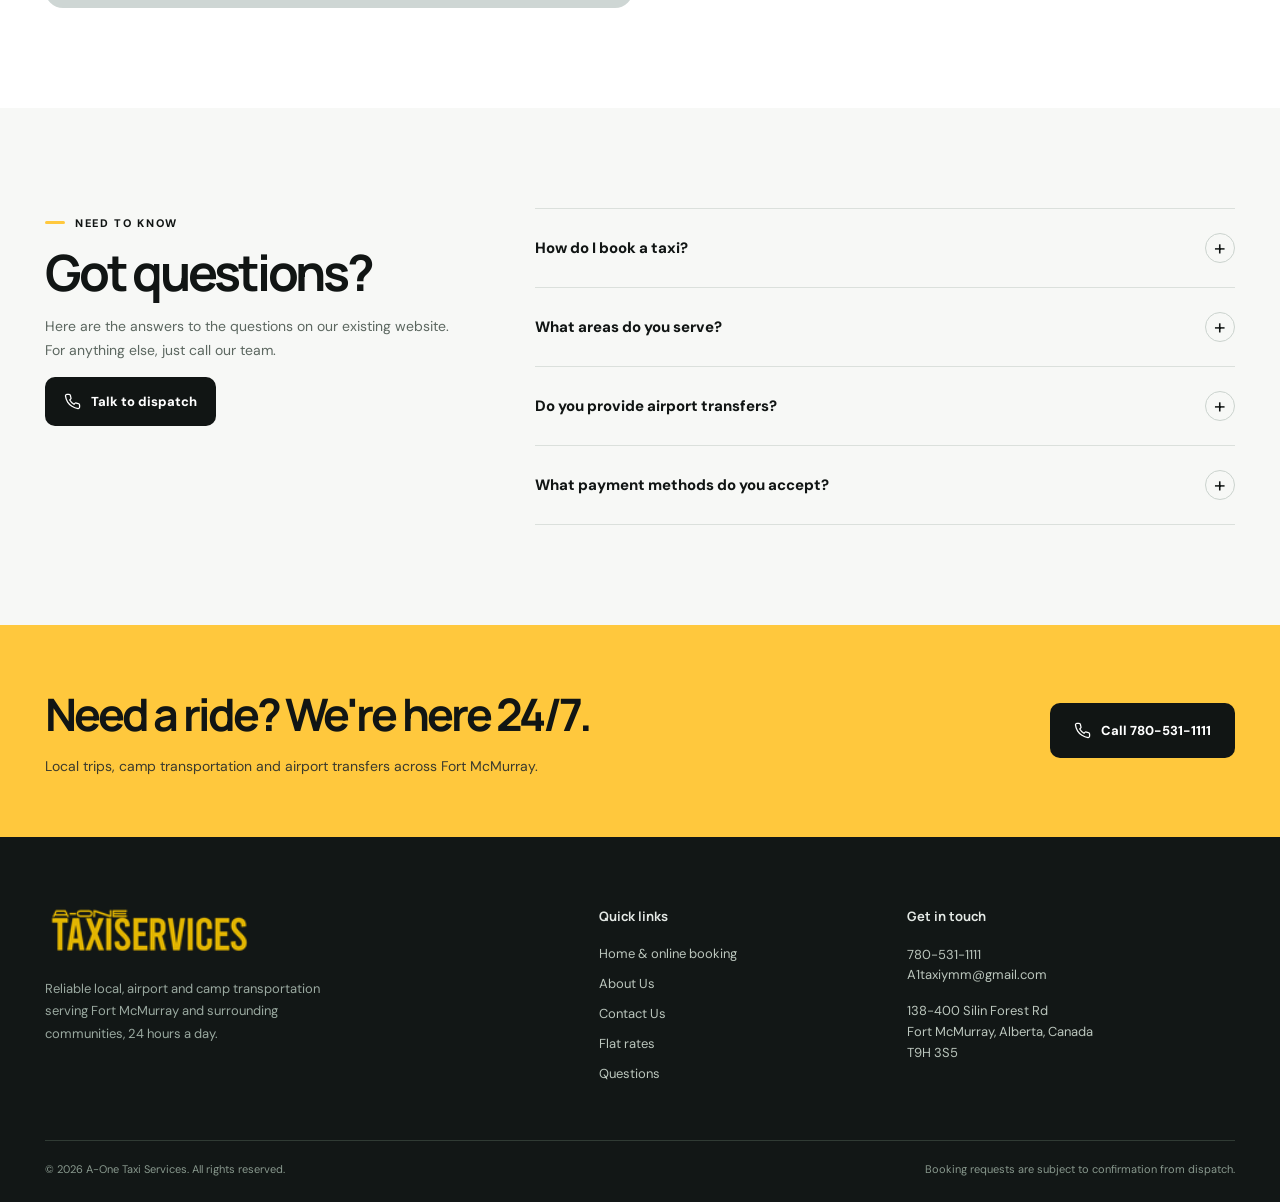
==== commit 38bbc140: "Update original logo and full-width hero" ====
--- a/index.html
+++ b/index.html
@@ -1,10 +1,10 @@
 <!doctype html><html lang="en-CA"><head><meta charset="utf-8"><meta name="viewport" content="width=device-width,initial-scale=1"><meta name="theme-color" content="#111514"><meta name="description" content="Book a taxi in Fort McMurray, Alberta. A-One Taxi Services offers 24/7 local rides, airport transfers and camp transportation. Call 780-531-1111."><meta name="robots" content="noindex,nofollow"><title>A-One Taxi Services | Fort McMurray Taxi &amp; Airport Transfers</title><link rel="canonical" href="https://aonetaxiservices.ca/"><link rel="preconnect" href="https://fonts.googleapis.com"><link rel="preconnect" href="https://fonts.gstatic.com" crossorigin><link rel="preconnect" href="https://images.unsplash.com"><link rel="stylesheet" href="/assets/app.css"><meta property="og:type" content="website"><meta property="og:site_name" content="A-One Taxi Services"><meta property="og:title" content="A-One Taxi Services | Fort McMurray Taxi &amp; Airport Transfers"><meta property="og:description" content="Book a taxi in Fort McMurray, Alberta. A-One Taxi Services offers 24/7 local rides, airport transfers and camp transportation. Call 780-531-1111."><meta property="og:url" content="https://aonetaxiservices.ca/"><meta property="og:image" content="https://images.unsplash.com/photo-1517243667550-44d5628894d0?w=1200&amp;h=630&amp;fit=crop"><meta name="twitter:card" content="summary_large_image"><meta name="twitter:image" content="https://images.unsplash.com/photo-1517243667550-44d5628894d0?w=1200&amp;h=630&amp;fit=crop"><script type="application/ld+json">{"@context":"https://schema.org","@type":"TaxiService","name":"A-One Taxi Services","url":"https://aonetaxiservices.ca/","telephone":"+1-780-531-1111","email":"A1taxiymm@gmail.com","address":{"@type":"PostalAddress","streetAddress":"138-400 Silin Forest Rd","addressLocality":"Fort McMurray","addressRegion":"Alberta","postalCode":"T9H 3S5","addressCountry":"CA"},"openingHours":"Mo-Su 00:00-23:59"}</script></head><body><div class="topbar"><div class="container topbar-inner"><span>Serving Fort McMurray &amp; surrounding areas · <strong>24/7</strong></span><a href="tel:+17805311111">Call or text: 780-531-1111</a></div></div>
-<header class="main-header"><div class="container nav"><a class="brand" href="/" aria-label="A-One Taxi Services homepage"><span class="brand-marker" aria-hidden="true"></span><span><span class="brand-name">A-ONE <b>TAXI SERVICES</b></span><span class="brand-caption">Fort McMurray, Alberta</span></span></a><nav class="desktop-nav" aria-label="Main navigation"><a href="/" aria-current="page">Home</a><a href="/about/" >About Us</a><a href="/contact/" >Contact Us</a></nav><a class="header-cta" href="tel:+17805311111"><svg aria-hidden="true" viewBox="0 0 24 24" fill="none" stroke="currentColor" stroke-width="1.8" stroke-linecap="round" stroke-linejoin="round"><path d="M22 16.9v3a2 2 0 0 1-2.2 2 19.8 19.8 0 0 1-8.6-3.1 19.5 19.5 0 0 1-6-6 19.8 19.8 0 0 1-3.1-8.7A2 2 0 0 1 4.1 2h3a2 2 0 0 1 2 1.7c.12.96.35 1.9.68 2.8a2 2 0 0 1-.45 2.11L8.1 9.9a16 16 0 0 0 6 6l1.28-1.27a2 2 0 0 1 2.1-.45c.9.33 1.84.56 2.8.67a2 2 0 0 1 1.73 2.05Z" /></svg> Call now</a><button class="mobile-toggle" type="button" aria-label="Open menu" aria-expanded="false" aria-controls="mobile-menu" data-menu-toggle><svg aria-hidden="true" viewBox="0 0 24 24" fill="none" stroke="currentColor" stroke-width="1.8" stroke-linecap="round" stroke-linejoin="round"><path d="M4 7h16M4 12h16M4 17h16" /></svg></button></div></header>
+<header class="main-header"><div class="container nav"><a class="brand" href="/" aria-label="A-One Taxi Services homepage"><img class="brand-logo" src="/assets/aone-logo-transparent.png" width="178" height="43" alt="A-One Taxi Services" decoding="async"></a><nav class="desktop-nav" aria-label="Main navigation"><a href="/" aria-current="page">Home</a><a href="/about/" >About Us</a><a href="/contact/" >Contact Us</a></nav><a class="header-cta" href="tel:+17805311111"><svg aria-hidden="true" viewBox="0 0 24 24" fill="none" stroke="currentColor" stroke-width="1.8" stroke-linecap="round" stroke-linejoin="round"><path d="M22 16.9v3a2 2 0 0 1-2.2 2 19.8 19.8 0 0 1-8.6-3.1 19.5 19.5 0 0 1-6-6 19.8 19.8 0 0 1-3.1-8.7A2 2 0 0 1 4.1 2h3a2 2 0 0 1 2 1.7c.12.96.35 1.9.68 2.8a2 2 0 0 1-.45 2.11L8.1 9.9a16 16 0 0 0 6 6l1.28-1.27a2 2 0 0 1 2.1-.45c.9.33 1.84.56 2.8.67a2 2 0 0 1 1.73 2.05Z" /></svg> Call now</a><button class="mobile-toggle" type="button" aria-label="Open menu" aria-expanded="false" aria-controls="mobile-menu" data-menu-toggle><svg aria-hidden="true" viewBox="0 0 24 24" fill="none" stroke="currentColor" stroke-width="1.8" stroke-linecap="round" stroke-linejoin="round"><path d="M4 7h16M4 12h16M4 17h16" /></svg></button></div></header>
 <nav id="mobile-menu" class="mobile-panel" aria-label="Mobile navigation" data-menu-panel><a href="/" aria-current="page">Home</a><a href="/about/" >About Us</a><a href="/contact/" >Contact Us</a><a class="btn" href="tel:+17805311111"><svg aria-hidden="true" viewBox="0 0 24 24" fill="none" stroke="currentColor" stroke-width="1.8" stroke-linecap="round" stroke-linejoin="round"><path d="M22 16.9v3a2 2 0 0 1-2.2 2 19.8 19.8 0 0 1-8.6-3.1 19.5 19.5 0 0 1-6-6 19.8 19.8 0 0 1-3.1-8.7A2 2 0 0 1 4.1 2h3a2 2 0 0 1 2 1.7c.12.96.35 1.9.68 2.8a2 2 0 0 1-.45 2.11L8.1 9.9a16 16 0 0 0 6 6l1.28-1.27a2 2 0 0 1 2.1-.45c.9.33 1.84.56 2.8.67a2 2 0 0 1 1.73 2.05Z" /></svg> Call 780-531-1111</a></nav><main id="main-content"><section class="hero"><div class="hero-grid"><div class="hero-content"><div class="eyebrow">Your local taxi, available 24/7</div><h1>Let's get <em>you there.</em></h1><p class="hero-copy">Dependable rides around Fort McMurray, airport transfers and transportation to work camps. Book ahead or call our team, day or night.</p><div class="hero-actions"><a class="btn btn-yellow" href="#book-taxi">Book a taxi <svg aria-hidden="true" viewBox="0 0 24 24" fill="none" stroke="currentColor" stroke-width="1.8" stroke-linecap="round" stroke-linejoin="round"><path d="M5 12h14m-6-6 6 6-6 6" /></svg></a><a class="btn btn-outline" href="tel:+17805311111"><svg aria-hidden="true" viewBox="0 0 24 24" fill="none" stroke="currentColor" stroke-width="1.8" stroke-linecap="round" stroke-linejoin="round"><path d="M22 16.9v3a2 2 0 0 1-2.2 2 19.8 19.8 0 0 1-8.6-3.1 19.5 19.5 0 0 1-6-6 19.8 19.8 0 0 1-3.1-8.7A2 2 0 0 1 4.1 2h3a2 2 0 0 1 2 1.7c.12.96.35 1.9.68 2.8a2 2 0 0 1-.45 2.11L8.1 9.9a16 16 0 0 0 6 6l1.28-1.27a2 2 0 0 1 2.1-.45c.9.33 1.84.56 2.8.67a2 2 0 0 1 1.73 2.05Z" /></svg> 780-531-1111</a></div><div class="tiny-verified"><span><svg aria-hidden="true" viewBox="0 0 24 24" fill="none" stroke="currentColor" stroke-width="1.8" stroke-linecap="round" stroke-linejoin="round"><circle cx="12" cy="12" r="10" /><path d="M12 6v6l4 2" /></svg> Available 24/7</span><span><svg aria-hidden="true" viewBox="0 0 24 24" fill="none" stroke="currentColor" stroke-width="1.8" stroke-linecap="round" stroke-linejoin="round"><path d="M20 10c0 5-8 12-8 12S4 15 4 10a8 8 0 1 1 16 0Z" /><circle cx="12" cy="10" r="2.5" /></svg> Fort McMurray &amp; beyond</span></div></div><div class="hero-visual"><img src="https://images.unsplash.com/photo-1517243667550-44d5628894d0?auto=format&amp;fit=crop&amp;w=1600&amp;q=85" alt="Yellow taxi driving through a city street; illustrative stock photograph" loading="eager" fetchpriority="high"><div class="hero-stamp"><svg aria-hidden="true" viewBox="0 0 24 24" fill="none" stroke="currentColor" stroke-width="1.8" stroke-linecap="round" stroke-linejoin="round"><path d="m5 17-1 2v2h2l1-2h10l1 2h2v-2l-1-2M5 17H3V9h18v8h-2M5 9l2-5h10l2 5M3 13h18" /><circle cx="6" cy="16" r="1" /><circle cx="18" cy="16" r="1" /></svg> <span><strong>Ready when you are</strong><small>Local • Airport • Camps</small></span></div></div></div></section>
 <section id="book-taxi" class="booking-section"><div class="container"><div class="booking-shell"><div class="booking-head"><div><h2>Where can we take you?</h2><p>Send your ride details, and our team will confirm your booking.</p></div><span class="booking-head-label"><svg aria-hidden="true" viewBox="0 0 24 24" fill="none" stroke="currentColor" stroke-width="1.8" stroke-linecap="round" stroke-linejoin="round"><path d="m4 12 5 5L20 6" /></svg> Online booking request</span></div><form class="booking-form" data-mail-form="booking" id="booking-form"><div class="field"><label for="full-name">Full name *</label><input id="full-name" name="full_name" autocomplete="name" placeholder="Your full name" required></div><div class="field"><label for="phone">Phone *</label><input id="phone" name="phone" type="tel" inputmode="tel" autocomplete="tel" placeholder="Your phone number" required></div><div class="field"><label for="email">Email *</label><input id="email" name="email" type="email" autocomplete="email" placeholder="you@example.com" required></div><div class="field"><label for="passengers">Passengers *</label><input id="passengers" name="passengers" type="number" min="1" max="30" inputmode="numeric" placeholder="How many?" required></div><div class="field"><label for="pickup">Start destination *</label><input id="pickup" name="start_destination" placeholder="Pickup location" required></div><div class="field"><label for="dropoff">End destination *</label><input id="dropoff" name="end_destination" placeholder="Where to?" required></div><div class="field"><label for="date">Date *</label><input id="date" name="date" type="date" required></div><div class="field"><label for="time">Time *</label><input id="time" name="time" type="time" required></div></form><div class="booking-actions"><p class="booking-note">Submitting opens a prepared email request; press Send in your email app. <strong>Trips are confirmed by the taxi service, not automatically by this website.</strong></p><button type="submit" form="booking-form" class="btn btn-ink booking-submit">Prepare booking request <svg aria-hidden="true" viewBox="0 0 24 24" fill="none" stroke="currentColor" stroke-width="1.8" stroke-linecap="round" stroke-linejoin="round"><path d="M5 12h14m-6-6 6 6-6 6" /></svg></button></div><div role="status" aria-live="polite" class="status" data-form-status></div></div></div></section>
 <section class="block-padding" id="services"><div class="container"><div class="section-head two-col-head"><div><div class="eyebrow">Transportation that works for you</div><h2>One number.<br>Everyday journeys.</h2></div><p>From everyday trips to early airport departures and site transfers, A-One Taxi Services helps keep Fort McMurray moving.</p></div><div class="services-grid"><article class="service-card"><div class="icon-box"><svg aria-hidden="true" viewBox="0 0 24 24" fill="none" stroke="currentColor" stroke-width="1.8" stroke-linecap="round" stroke-linejoin="round"><path d="m5 17-1 2v2h2l1-2h10l1 2h2v-2l-1-2M5 17H3V9h18v8h-2M5 9l2-5h10l2 5M3 13h18" /><circle cx="6" cy="16" r="1" /><circle cx="18" cy="16" r="1" /></svg></div><h3>Local taxi rides</h3><p>Convenient travel within Fort McMurray and surrounding communities, whenever you need a ride.</p></article><article class="service-card"><div class="icon-box"><svg aria-hidden="true" viewBox="0 0 24 24" fill="none" stroke="currentColor" stroke-width="1.8" stroke-linecap="round" stroke-linejoin="round"><path d="M22 2 9 15m13-13-6 20-4-10-10-4Z" /></svg></div><h3>Airport transfers</h3><p>Pickup and drop-off to the airport, including advertised flat-rate routes from select areas.</p></article><article class="service-card"><div class="icon-box"><svg aria-hidden="true" viewBox="0 0 24 24" fill="none" stroke="currentColor" stroke-width="1.8" stroke-linecap="round" stroke-linejoin="round"><circle cx="5" cy="5" r="3" /><circle cx="19" cy="19" r="3" /><path d="M7 7c3 2 10-3 12 2s-7 4-7 7 3 3 4 3" /></svg></div><h3>Camp transportation</h3><p>Transport to Fort McKay, oil sands camps and other work locations around the region.</p></article></div></div></section>
 <section class="block-padding rates-section" id="flat-rates"><div class="container"><div class="section-head"><div class="eyebrow">Published airport fares</div><h2>Know your airport rate.</h2><p>Flat rates displayed on A-One Taxi Services' existing website. Call or text dispatch to confirm your trip and fare.</p></div><div class="rates-grid"><div class="rate"><span>Thickwood → Airport</span><strong>$50</strong><small>CAD · flat rate</small></div><div class="rate"><span>Timberlia → Airport</span><strong>$50</strong><small>CAD · flat rate</small></div><div class="rate"><span>North Parsons → Airport</span><strong>$50</strong><small>CAD · flat rate</small></div><div class="rate"><span>Suncor → Airport</span><strong>$80</strong><small>CAD · flat rate</small></div><div class="rate"><span>Wood Buffalo / Lodge / Lynx / Wolverine / Big Horn → Airport</span><strong>$90</strong><small>CAD · flat rate</small></div><div class="rate"><span>Long Lake → Airport</span><strong>$90</strong><small>CAD · flat rate</small></div><div class="rate"><span>Sand Tiger → Airport</span><strong>$120</strong><small>CAD · flat rate</small></div></div><p class="rate-annotation">Additional pickup and drop-off flat-rate deals may be available. Rates reproduced from the original website; verify availability and final fare with dispatch.</p></div></section>
 <section class="block-padding"><div class="container about-preview"><div class="about-image"><img src="https://images.unsplash.com/photo-1449965408869-eaa3f722e40d?auto=format&amp;fit=crop&amp;w=1300&amp;q=85" alt="View from inside a vehicle during a journey, illustrative photograph" loading="lazy"></div><div class="about-content"><div class="eyebrow">About A-One Taxi</div><h2>Local knowledge. Reliable rides.</h2><p>We've spent over 10 years helping travellers move across Fort McMurray and the surrounding area. Whether you're heading home, catching a flight or commuting to camp, our focus stays the same: dependable, professional transportation.</p><div class="facts"><div class="fact"><strong>24/7</strong><span>Service availability</span></div><div class="fact"><strong>10+ years</strong><span>Experience noted on the home page</span></div></div><a class="btn btn-outline" href="/about/">Get to know us <svg aria-hidden="true" viewBox="0 0 24 24" fill="none" stroke="currentColor" stroke-width="1.8" stroke-linecap="round" stroke-linejoin="round"><path d="M5 12h14m-6-6 6 6-6 6" /></svg></a></div></div></section>
 <section class="block-padding faq-section" id="questions"><div class="container faq-layout"><div><div class="eyebrow">Need to know</div><h2>Got questions?</h2><p class="contact-description">Here are the answers to the questions on our existing website. For anything else, just call our team.</p><a class="btn btn-ink" href="tel:+17805311111"><svg aria-hidden="true" viewBox="0 0 24 24" fill="none" stroke="currentColor" stroke-width="1.8" stroke-linecap="round" stroke-linejoin="round"><path d="M22 16.9v3a2 2 0 0 1-2.2 2 19.8 19.8 0 0 1-8.6-3.1 19.5 19.5 0 0 1-6-6 19.8 19.8 0 0 1-3.1-8.7A2 2 0 0 1 4.1 2h3a2 2 0 0 1 2 1.7c.12.96.35 1.9.68 2.8a2 2 0 0 1-.45 2.11L8.1 9.9a16 16 0 0 0 6 6l1.28-1.27a2 2 0 0 1 2.1-.45c.9.33 1.84.56 2.8.67a2 2 0 0 1 1.73 2.05Z" /></svg> Talk to dispatch</a></div><div class="faq-list"><details><summary>How do I book a taxi?</summary><p>You can request a ride through the website, by phone call or by text message. Dispatch will confirm your pickup location and time.</p></details><details><summary>What areas do you serve?</summary><p>Fort McMurray, Fort McKay, camps, the airport, Anzac, Janvier and surrounding areas.</p></details><details><summary>Do you provide airport transfers?</summary><p>Yes. A-One Taxi Services provides airport transfers with pickup and drop-off service.</p></details><details><summary>What payment methods do you accept?</summary><p>Cash, credit cards and debit cards.</p></details></div></div></section></main><section class="cta-banner"><div class="container cta-content"><div><h2>Need a ride? We're here 24/7.</h2><p>Local trips, camp transportation and airport transfers across Fort McMurray.</p></div><a class="btn btn-ink" href="tel:+17805311111"><svg aria-hidden="true" viewBox="0 0 24 24" fill="none" stroke="currentColor" stroke-width="1.8" stroke-linecap="round" stroke-linejoin="round"><path d="M22 16.9v3a2 2 0 0 1-2.2 2 19.8 19.8 0 0 1-8.6-3.1 19.5 19.5 0 0 1-6-6 19.8 19.8 0 0 1-3.1-8.7A2 2 0 0 1 4.1 2h3a2 2 0 0 1 2 1.7c.12.96.35 1.9.68 2.8a2 2 0 0 1-.45 2.11L8.1 9.9a16 16 0 0 0 6 6l1.28-1.27a2 2 0 0 1 2.1-.45c.9.33 1.84.56 2.8.67a2 2 0 0 1 1.73 2.05Z" /></svg> Call 780-531-1111</a></div></section>
-<footer class="footer"><div class="container"><div class="footer-grid"><div><a class="brand" href="/"><span class="brand-marker" aria-hidden="true"></span><span><span class="brand-name">A-ONE <b>TAXI SERVICES</b></span><span class="brand-caption">Fort McMurray, Alberta</span></span></a><p class="footer-about">Reliable local, airport and camp transportation serving Fort McMurray and surrounding communities, 24 hours a day.</p></div><div><h3>Quick links</h3><ul><li><a href="/">Home &amp; online booking</a></li><li><a href="/about/">About Us</a></li><li><a href="/contact/">Contact Us</a></li><li><a href="/#flat-rates">Flat rates</a></li><li><a href="/#questions">Questions</a></li></ul></div><div class="footer-contact"><h3>Get in touch</h3><p><a href="tel:+17805311111">780-531-1111</a><br><a href="mailto:A1taxiymm@gmail.com">A1taxiymm@gmail.com</a></p><p>138-400 Silin Forest Rd<br>Fort McMurray, Alberta, Canada<br>T9H 3S5</p></div></div><div class="footer-bottom"><span>© 2026 A-One Taxi Services. All rights reserved.</span><span>Booking requests are subject to confirmation from dispatch.</span></div></div></footer>
+<footer class="footer"><div class="container"><div class="footer-grid"><div><a class="brand" href="/"><img class="brand-logo footer-brand-logo" src="/assets/aone-logo-footer-transparent.png" width="204" height="49" alt="A-One Taxi Services" decoding="async"></a><p class="footer-about">Reliable local, airport and camp transportation serving Fort McMurray and surrounding communities, 24 hours a day.</p></div><div><h3>Quick links</h3><ul><li><a href="/">Home &amp; online booking</a></li><li><a href="/about/">About Us</a></li><li><a href="/contact/">Contact Us</a></li><li><a href="/#flat-rates">Flat rates</a></li><li><a href="/#questions">Questions</a></li></ul></div><div class="footer-contact"><h3>Get in touch</h3><p><a href="tel:+17805311111">780-531-1111</a><br><a href="mailto:A1taxiymm@gmail.com">A1taxiymm@gmail.com</a></p><p>138-400 Silin Forest Rd<br>Fort McMurray, Alberta, Canada<br>T9H 3S5</p></div></div><div class="footer-bottom"><span>© 2026 A-One Taxi Services. All rights reserved.</span><span>Booking requests are subject to confirmation from dispatch.</span></div></div></footer>
 <a class="sticky-mobile-call" href="tel:+17805311111"><svg aria-hidden="true" viewBox="0 0 24 24" fill="none" stroke="currentColor" stroke-width="1.8" stroke-linecap="round" stroke-linejoin="round"><path d="M22 16.9v3a2 2 0 0 1-2.2 2 19.8 19.8 0 0 1-8.6-3.1 19.5 19.5 0 0 1-6-6 19.8 19.8 0 0 1-3.1-8.7A2 2 0 0 1 4.1 2h3a2 2 0 0 1 2 1.7c.12.96.35 1.9.68 2.8a2 2 0 0 1-.45 2.11L8.1 9.9a16 16 0 0 0 6 6l1.28-1.27a2 2 0 0 1 2.1-.45c.9.33 1.84.56 2.8.67a2 2 0 0 1 1.73 2.05Z" /></svg> Call A-One Taxi — 780-531-1111</a><script src="/assets/app.js" defer></script></body></html>
--- a/assets/app.css
+++ b/assets/app.css
@@ -1,3 +1,39 @@
 @import url('https://fonts.googleapis.com/css2?family=DM+Sans:wght@400;500;600;700;800&family=Manrope:wght@400;500;600;700;800&display=swap');
 :root{--ink:#111514;--paper:#faf9f6;--white:#fff;--yellow:#ffc83d;--amber:#f5b526;--muted:#66706d;--line:#e8e9e6;--smoke:#f0f1ed;--shadow:0 22px 68px rgba(0,0,0,.11);font-synthesis:none}
 *,*::before,*::after{box-sizing:border-box}html{scroll-behavior:smooth;scroll-padding-top:92px}body{margin:0;background:var(--white);color:var(--ink);font-family:'DM Sans',Arial,sans-serif;-webkit-font-smoothing:antialiased}body.menu-open{overflow:hidden}img{display:block;max-width:100%}button,input,select,textarea{font:inherit}button,a{-webkit-tap-highlight-color:transparent}button{cursor:pointer}a{color:inherit;text-decoration:none}a:focus-visible,button:focus-visible,input:focus-visible,select:focus-visible,textarea:focus-visible,summary:focus-visible{outline:3px solid #c18c00;outline-offset:3px}input,textarea,select{font-size:16px}svg{display:inline-block;vertical-align:middle}.container{width:min(1190px,calc(100% - 64px));margin-inline:auto}.visually-hidden{position:absolute;width:1px;height:1px;margin:-1px;overflow:hidden;clip:rect(0,0,0,0);white-space:nowrap;border:0}.topbar{background:#121615;color:#c4ccc8;font-size:12px;letter-spacing:.02em}.topbar-inner{min-height:34px;display:flex;align-items:center;justify-content:space-between;gap:14px}.topbar strong{color:var(--yellow);font-weight:700}.topbar a:hover{color:var(--white)}.main-header{z-index:99;position:sticky;top:0;background:rgba(255,255,255,.98);border-bottom:1px solid #e8eae8}.nav{height:77px;display:flex;align-items:center;gap:32px;justify-content:space-between}.brand{display:flex;align-items:center;min-width:0;gap:12px;color:var(--ink);white-space:nowrap}.brand-name{font-family:Manrope,sans-serif;font-size:20px;font-weight:800;letter-spacing:-.07em;line-height:1}.brand-name b{display:block;color:#1a201e;letter-spacing:-.055em}.brand-caption{font-size:9px;font-weight:800;text-transform:uppercase;letter-spacing:.19em;color:#747d77;margin-top:6px;display:block}.brand-marker{width:9px;height:34px;border-radius:3px;background:var(--yellow);flex-shrink:0}.desktop-nav{display:flex;align-items:center;gap:36px;margin-left:auto}.desktop-nav a{font-weight:700;font-size:13px;color:#454d49;transition:color .2s}.desktop-nav a[aria-current='page'],.desktop-nav a:hover{color:#111514}.desktop-nav a[aria-current='page']{position:relative}.desktop-nav a[aria-current='page']::after{content:'';position:absolute;bottom:-29px;left:0;right:0;height:3px;background:var(--yellow)}.header-cta,.btn{display:inline-flex;align-items:center;justify-content:center;gap:10px;border:none;font-weight:800;font-size:13px;min-height:49px;padding:0 19px;border-radius:10px;transition:transform .18s,background .18s}.header-cta:hover,.btn:hover{transform:translateY(-1px)}.header-cta,.btn-ink{background:var(--ink);color:#fff}.header-cta:hover,.btn-ink:hover{background:#323a36}.btn-yellow{background:var(--yellow);color:var(--ink)}.btn-yellow:hover{background:#f9d664}.btn-outline{border:1px solid #cdd2ce;background:#fff;color:var(--ink)}.btn-outline:hover{background:#f2f3f1}.btn svg,.header-cta svg{width:17px;height:17px}.mobile-toggle{display:none;border:1px solid var(--line);background:#fff;width:45px;height:45px;border-radius:10px;align-items:center;justify-content:center}.mobile-panel{display:none}.eyebrow{display:inline-flex;align-items:center;gap:10px;text-transform:uppercase;font-weight:800;font-size:11px;letter-spacing:.15em}.eyebrow::before{content:'';display:inline-block;width:20px;height:3px;border-radius:10px;background:var(--yellow)}h1,h2,h3,p{margin-top:0}h1,h2,h3{font-family:Manrope,'DM Sans',sans-serif;letter-spacing:-.065em}p{line-height:1.72}.hero{background:#101413;color:white;position:relative;overflow:hidden}.hero-grid{width:min(1400px,100%);margin:auto;display:grid;grid-template-columns:48% 52%;min-height:580px}.hero-content{padding:90px 7% 92px max(48px,calc((100vw - 1190px)/2));position:relative;z-index:2}.hero .eyebrow{color:#ffda7a}.hero h1{font-size:clamp(48px,5.15vw,79px);line-height:1.075;font-weight:800;max-width:670px;margin:22px 0 22px}.hero h1 em{font-style:normal;color:var(--yellow)}.hero-copy{max-width:480px;color:#c8d1cd;font-size:16px;line-height:1.8}.hero-actions{display:flex;gap:12px;align-items:center;flex-wrap:wrap;margin-top:33px}.hero-actions .btn{min-height:55px;padding:0 24px}.hero .btn-outline{border:1px solid #4b5651;background:transparent;color:white}.hero .btn-outline:hover{background:#303735}.hero-visual{position:relative;min-height:540px;isolation:isolate;background:linear-gradient(125deg,#1a302e,#45423a)}.hero-visual img{width:100%;height:100%;object-fit:cover;position:absolute;inset:0;filter:contrast(1.03) saturate(.9)}.hero-visual::after{content:'';position:absolute;inset:0;background:linear-gradient(90deg,#101413 0%,rgba(16,20,19,.05) 34%,transparent 85%),linear-gradient(0deg,rgba(0,0,0,.35),transparent 48%);z-index:1}.hero-stamp{position:absolute;bottom:34px;right:34px;z-index:2;padding:15px 18px;border:1px solid rgba(255,255,255,.25);color:#fff;background:rgba(11,18,16,.68);backdrop-filter:blur(12px);border-radius:12px;display:flex;gap:12px;align-items:center}.hero-stamp svg{color:var(--yellow);width:23px;height:23px}.hero-stamp small{display:block;color:#cbd2ce;margin-top:3px;font-size:11px}.tiny-verified{display:flex;gap:25px;flex-wrap:wrap;margin-top:44px;color:#adbab4;font-size:12px}.tiny-verified span{display:flex;align-items:center;gap:7px}.tiny-verified svg{width:16px;height:16px;color:var(--yellow)}.booking-section{background:#f6f7f4;padding:0 0 85px}.booking-shell{position:relative;transform:translateY(-43px);margin-bottom:-43px;background:#fff;border:1px solid #eaedeb;border-radius:18px;box-shadow:var(--shadow);padding:27px 30px 30px}.booking-head{display:flex;align-items:center;justify-content:space-between;gap:20px;margin-bottom:23px}.booking-head h2{font-size:25px;margin:0 0 6px}.booking-head p{font-size:13px;color:var(--muted);margin:0}.booking-head-label{display:flex;gap:7px;align-items:center;font-size:12px;font-weight:800;color:#25694b;background:#eaf8ee;padding:8px 11px;border-radius:100px;white-space:nowrap}.booking-head-label svg{width:14px;height:14px}.booking-form{display:grid;grid-template-columns:repeat(4,minmax(0,1fr));gap:16px}.field{display:flex;flex-direction:column;gap:8px;min-width:0}.field label{font-weight:700;font-size:12px;color:#333b36}.field input,.field select,.field textarea{width:100%;min-width:0;min-height:48px;outline:none;background:#f8faf8;border:1px solid #dce2de;border-radius:9px;padding:12px 13px;color:#161a18;transition:border-color .2s,box-shadow .2s}.field textarea{resize:vertical;min-height:155px}.field input:focus,.field select:focus,.field textarea:focus{border-color:#d4aa24;box-shadow:0 0 0 3px rgba(255,200,61,.18)}.field input::placeholder,.field textarea::placeholder{color:#8c9590}.booking-actions{display:flex;align-items:center;justify-content:space-between;gap:16px;margin-top:22px}.booking-note{margin:0;color:var(--muted);font-size:12px;line-height:1.6;max-width:600px}.booking-submit{min-height:50px;padding-inline:25px;white-space:nowrap}.status{display:none;border-radius:8px;padding:12px;margin-top:16px;font-size:13px;line-height:1.6}.status.show{display:block}.status.error{background:#fff3ef;color:#8d2926}.status.success{background:#eaf8ee;color:#146037}.block-padding{padding:100px 0}.section-head{margin-bottom:36px}.section-head h2{font-size:clamp(31px,3.8vw,48px);line-height:1.18;margin:15px 0}.section-head p{max-width:590px;color:#646e68;font-size:15px}.two-col-head{display:flex;justify-content:space-between;gap:30px;align-items:end}.two-col-head p{max-width:370px;margin-bottom:10px}.services-grid{display:grid;grid-template-columns:repeat(3,minmax(0,1fr));gap:15px}.service-card{border-radius:17px;border:1px solid var(--line);background:#fff;padding:28px 26px 29px;min-height:250px;transition:transform .2s,box-shadow .2s}.service-card:hover{transform:translateY(-3px);box-shadow:0 16px 28px rgba(0,0,0,.06)}.icon-box{width:54px;height:54px;background:#f5f6f2;border-radius:14px;display:flex;align-items:center;justify-content:center;margin-bottom:25px}.icon-box svg{width:25px;height:25px;color:#1b2521}.service-card h3{font-size:20px;letter-spacing:-.045em;margin-bottom:9px}.service-card p{font-size:13px;color:#65706a;margin:0}.rates-section{background:#121817;color:#fff}.rates-section .section-head p{color:#b4c0b9}.rates-grid{display:grid;grid-template-columns:repeat(3,minmax(0,1fr));gap:13px}.rate{background:#1d2521;border:1px solid #303a34;border-radius:12px;padding:23px;display:flex;flex-direction:column;gap:12px;min-height:125px}.rate strong{font-size:30px;line-height:1;font-family:Manrope,sans-serif;letter-spacing:-.065em;color:var(--yellow)}.rate span{font-size:14px;color:#e0e7e2;font-weight:600}.rate small{color:#a2afa6}.rate-annotation{color:#b4c0b9;font-size:12px;margin-top:22px}.about-preview{display:grid;grid-template-columns:1.05fr .95fr;gap:70px;align-items:center}.about-image{height:440px;border-radius:18px;overflow:hidden;background:#ced6d4;position:relative}.about-image img{width:100%;height:100%;object-fit:cover}.about-content h2{font-size:clamp(32px,3.7vw,49px);line-height:1.15;margin:16px 0 22px}.about-content p{color:#5f6b63;font-size:15px}.about-content .btn{margin-top:13px}.facts{display:grid;grid-template-columns:repeat(2,1fr);gap:22px;margin:25px 0 16px}.fact{padding-left:14px;border-left:3px solid var(--yellow)}.fact strong{display:block;font-size:21px;letter-spacing:-.04em}.fact span{font-size:12px;color:var(--muted)}.faq-section{background:#f7f8f6}.faq-layout{display:grid;grid-template-columns:.75fr 1.25fr;gap:70px}.faq-layout h2{font-size:clamp(32px,4vw,50px);line-height:1.15;margin:14px 0}.faq-list details{border-bottom:1px solid #dbe0dc}.faq-list details:first-child{border-top:1px solid #dbe0dc}.faq-list summary{cursor:pointer;list-style:none;display:flex;align-items:center;justify-content:space-between;gap:15px;padding:24px 0;font-weight:800;font-size:15px}.faq-list summary::-webkit-details-marker{display:none}.faq-list summary::after{content:'+';display:grid;place-items:center;width:30px;height:30px;border:1px solid #cbd3ce;border-radius:50%;font-size:21px;font-weight:400;flex-shrink:0}.faq-list details[open] summary::after{content:'−';background:var(--yellow);border-color:var(--yellow)}.faq-list details p{margin:-5px 0 23px;color:#5e6a63;font-size:14px;max-width:560px}.cta-banner{background:var(--yellow);padding:58px 0}.cta-content{display:flex;justify-content:space-between;gap:20px;align-items:center}.cta-content h2{font-size:clamp(29px,3.5vw,45px);margin:0 0 10px}.cta-content p{color:#3b3a2d;font-size:14px;margin:0}.cta-content .btn{white-space:nowrap;min-height:55px;padding:0 24px}.footer{background:#121716;color:#e4e9e5;padding:65px 0 26px}.footer-grid{display:grid;grid-template-columns:1.5fr .75fr 1fr;gap:62px}.footer .brand{color:#fff}.footer .brand-name b{color:#fff}.footer .brand-caption{color:#c5cec7}.footer-about{font-size:13px;color:#9aa9a0;max-width:305px;margin-top:20px}.footer h3{font-size:13px;letter-spacing:0;margin:5px 0 20px}.footer ul{margin:0;padding:0;list-style:none;display:grid;gap:13px}.footer li,.footer li a{font-size:13px;color:#bbc6bd}.footer li a:hover{color:#fff}.footer-contact p{font-size:13px;color:#bbc6bd;line-height:1.6;margin:0 0 15px}.footer-bottom{margin-top:58px;padding-top:21px;border-top:1px solid #303b34;display:flex;justify-content:space-between;gap:25px;font-size:11px;color:#88988d}.inner-hero{background:#f6f7f4;padding:90px 0 78px;position:relative;overflow:hidden}.inner-hero .eyebrow{color:#5f6a61}.inner-hero h1{font-size:clamp(45px,5.5vw,74px);line-height:1.05;margin:22px 0;max-width:830px}.inner-hero p{max-width:645px;color:#59645d;font-size:16px}.inner-hero::after{content:'';position:absolute;width:260px;height:260px;border:45px solid var(--yellow);border-radius:50%;opacity:.16;right:-100px;top:-120px}.values{display:grid;grid-template-columns:repeat(2,1fr);gap:15px;margin-top:36px}.value{padding:22px;background:#fff;border:1px solid var(--line);border-radius:12px}.value svg{width:22px;height:22px;color:#a77c00;margin-bottom:14px}.value h3{font-size:16px;margin:0 0 8px}.value p{font-size:13px;margin:0;color:#65706a}.contact-layout{display:grid;grid-template-columns:.82fr 1.18fr;gap:80px}.contact-panel{background:#f5f6f3;border-radius:18px;padding:35px}.contact-panel h2{font-size:26px}.contact-method{display:flex;gap:14px;align-items:flex-start;padding:20px 0;border-bottom:1px solid #dce2dc}.contact-method:last-child{border-bottom:0}.contact-method svg{width:19px;height:19px;flex-shrink:0;margin-top:3px}.contact-method b{display:block;font-size:13px;margin-bottom:6px}.contact-method a,.contact-method span{display:block;font-size:14px;color:#5c6961;overflow-wrap:anywhere}.contact-form{display:grid;grid-template-columns:repeat(2,1fr);gap:16px}.contact-form .full{grid-column:1/-1}.contact-form .btn{justify-self:start}.contact-description{color:#5c6760;font-size:14px;line-height:1.7;max-width:700px}.sticky-mobile-call{display:none}@media(min-width:1500px){.hero-content{padding-left:max(48px,calc((1400px - 1190px)/2))}}@media(max-width:1100px){.desktop-nav{gap:22px}.nav{gap:15px}.about-preview{gap:40px}.hero-content{padding:80px 6% 85px 5%}.hero h1{font-size:58px}.contact-layout{gap:40px}}@media(max-width:820px){.container{width:min(100% - 40px,680px)}.desktop-nav,.header-cta{display:none}.mobile-toggle{display:flex;margin-left:auto}.nav{height:72px}.mobile-panel{display:block;position:fixed;top:106px;left:0;right:0;z-index:90;background:#fff;padding:20px 25px 30px;box-shadow:0 20px 34px rgba(0,0,0,.13);transform:translateY(-130%);opacity:0;pointer-events:none;transition:transform .25s,opacity .25s}.mobile-panel.open{transform:translateY(0);opacity:1;pointer-events:auto}.mobile-panel a{display:block;padding:14px 4px;font-size:18px;font-weight:800;border-bottom:1px solid #eff0ef}.mobile-panel .btn{margin-top:15px;background:var(--yellow);text-align:center;border:0}.hero-grid{grid-template-columns:1fr}.hero-content{padding:75px 30px 40px}.hero h1{font-size:clamp(42px,7vw,68px);max-width:700px}.hero-visual{height:350px;min-height:350px}.hero-visual::after{background:linear-gradient(0deg,rgba(0,0,0,.45),transparent 60%)}.hero-stamp{bottom:20px;right:20px}.tiny-verified{margin-top:25px}.booking-form{grid-template-columns:repeat(2,minmax(0,1fr))}.services-grid{grid-template-columns:repeat(2,minmax(0,1fr))}.rates-grid{grid-template-columns:repeat(2,1fr)}.about-preview,.faq-layout,.contact-layout{grid-template-columns:1fr;gap:35px}.about-image{height:365px}.footer-grid{grid-template-columns:1fr 1fr;gap:30px}.footer-grid>*:first-child{grid-column:1/-1}.two-col-head{align-items:start;display:block}.block-padding{padding:75px 0}}@media(max-width:540px){.container{width:calc(100% - 32px)}.topbar-inner{min-height:30px}.topbar{font-size:10px}.topbar-inner>span:first-child{max-width:180px;white-space:nowrap;overflow:hidden;text-overflow:ellipsis}.brand-name{font-size:18px}.brand-caption{font-size:8px}.hero-content{padding:57px 20px 35px}.hero h1{font-size:clamp(42px,11.2vw,55px);margin:19px 0}.hero-copy{font-size:14px}.hero-actions .btn{flex:1;min-width:135px;padding-inline:12px}.hero-visual{height:290px;min-height:290px}.hero-stamp{bottom:16px;left:16px;right:auto}.tiny-verified{gap:14px}.booking-shell{padding:21px 16px 20px;border-radius:14px;transform:translateY(-25px);margin-bottom:-25px}.booking-head{align-items:flex-start}.booking-head-label{display:none}.booking-head h2{font-size:23px}.booking-form{grid-template-columns:1fr;gap:13px}.booking-actions{align-items:stretch;flex-direction:column-reverse}.booking-submit{width:100%}.booking-section{padding-bottom:60px}.services-grid,.rates-grid,.footer-grid,.values,.contact-form{grid-template-columns:1fr}.services-grid{gap:11px}.service-card{min-height:auto;padding:24px}.icon-box{margin-bottom:18px}.rates-grid{gap:10px}.rate{min-height:100px}.section-head h2{font-size:34px}.cta-content{display:block}.cta-content .btn{margin-top:22px}.about-image{height:300px}.facts{gap:12px}.footer{padding:58px 0 25px}.footer-grid>*:first-child{grid-column:auto}.footer-bottom{display:block;line-height:1.9}.inner-hero{padding:65px 0 60px}.inner-hero h1{font-size:46px}.contact-panel{padding:24px}.contact-form .full{grid-column:1}.sticky-mobile-call{display:flex;position:fixed;bottom:14px;left:16px;right:16px;z-index:80;min-height:53px;border-radius:12px;background:var(--yellow);box-shadow:0 5px 28px rgba(0,0,0,.2);align-items:center;justify-content:center;gap:12px;font-size:14px;font-weight:900}.sticky-mobile-call svg{width:18px;height:18px}body{padding-bottom:57px}}
+
+/* A-One v2: owner-supplied logo, transparent footer treatment, continuous full-width hero. */
+.brand-logo{display:block;width:196px;height:auto;max-height:57px;object-fit:contain;object-position:left center;flex-shrink:0}
+.footer .footer-brand-logo{width:209px;height:auto;max-height:none;filter:none}
+.brand{gap:0}
+/* Keep the existing photograph throughout the hero (no abrupt dark rectangle). */
+.hero{background:#151b19;isolation:isolate}
+.hero-grid{position:relative;display:block;width:100%;max-width:none;min-height:580px;isolation:isolate}
+.hero-content{position:relative;z-index:3;width:min(100%,1190px);margin:0 auto;padding:90px 40px 92px 0;min-height:580px;display:flex;flex-direction:column;align-items:flex-start;justify-content:center}
+.hero-content>.hero-copy,.hero-content>.hero-actions,.hero-content>.tiny-verified{max-width:490px}
+.hero-content .tiny-verified{width:100%}
+.hero-visual{position:absolute;inset:0;z-index:0;width:100%;height:100%;min-height:0;background:#26312d;isolation:auto}
+.hero-visual img{position:absolute;inset:0;width:100%;height:100%;object-fit:cover;object-position:55% 82%;filter:saturate(.98) contrast(1.03)}
+.hero-visual::after{content:'';position:absolute;inset:0;z-index:1;background:linear-gradient(90deg,rgba(8,13,13,.96) 0%,rgba(8,13,13,.84) 30%,rgba(8,13,13,.40) 61%,rgba(8,13,13,.05) 100%),linear-gradient(0deg,rgba(8,13,13,.4) 0%,transparent 38%)}
+.hero-stamp{z-index:4}
+@media(min-width:1500px){.hero-content{padding-left:0}}
+@media(max-width:1254px){.hero-content{padding-left:32px;padding-right:32px}}
+@media(max-width:820px){
+ .brand-logo{width:183px;max-height:54px}
+ .hero-grid{display:block;min-height:600px}
+ .hero-content{width:100%;min-height:600px;padding:68px 30px 80px}
+ .hero-visual{position:absolute;inset:0;height:100%;min-height:0}
+ .hero-visual img{object-position:58% 78%}
+ .hero-visual::after{background:linear-gradient(90deg,rgba(7,12,12,.9) 0%,rgba(7,12,12,.67) 60%,rgba(7,12,12,.24) 100%),linear-gradient(0deg,rgba(7,12,12,.55),transparent 45%)}
+ .hero-stamp{bottom:19px;right:19px;left:auto}
+}
+@media(max-width:540px){
+ .brand-logo{width:165px;max-height:49px}
+ .footer .footer-brand-logo{width:202px}
+ .hero-grid{min-height:590px}
+ .hero-content{min-height:590px;padding:58px 20px 118px}
+ .hero-visual img{object-position:59% 78%}
+ .hero-visual::after{background:linear-gradient(90deg,rgba(5,9,9,.93),rgba(5,9,9,.61)),linear-gradient(0deg,rgba(5,9,9,.44),transparent 40%)}
+ .hero-stamp{bottom:18px;right:16px;left:auto}
+ .hero-content .tiny-verified{margin-top:25px}
+}
